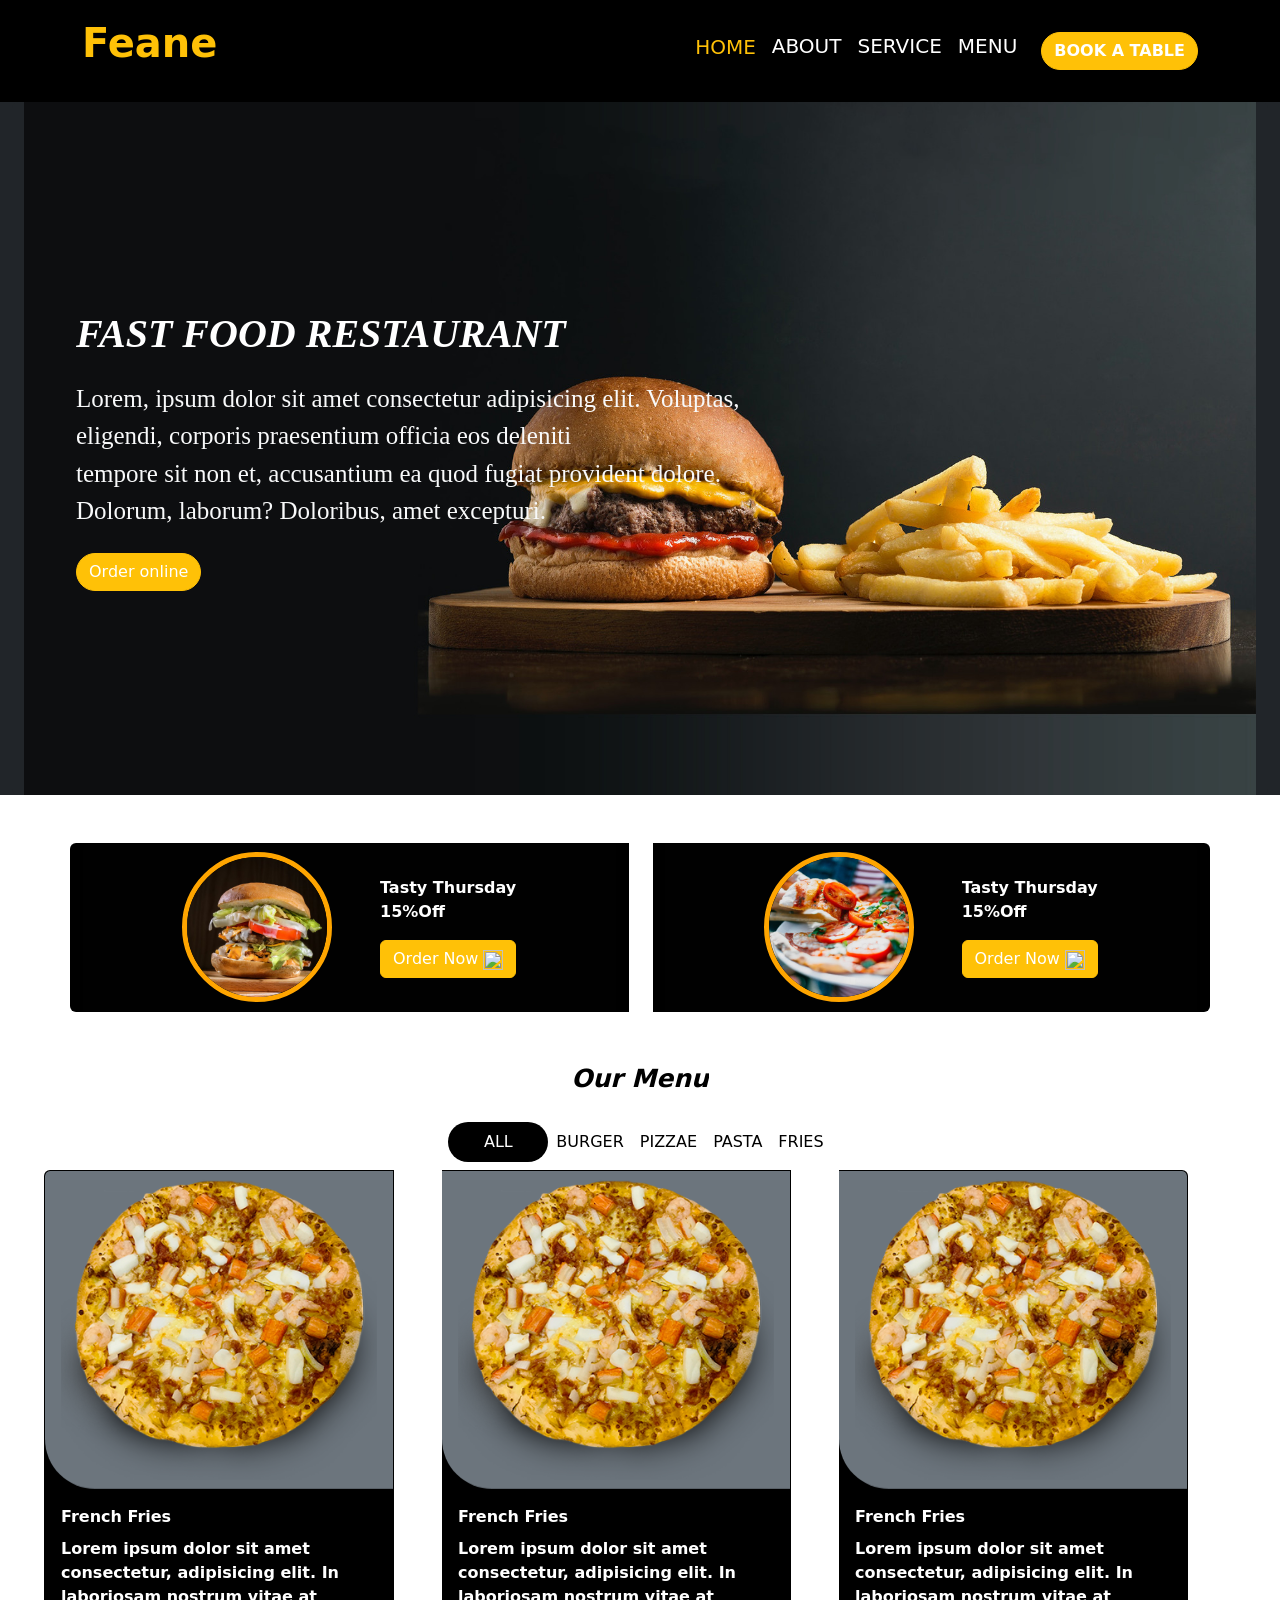
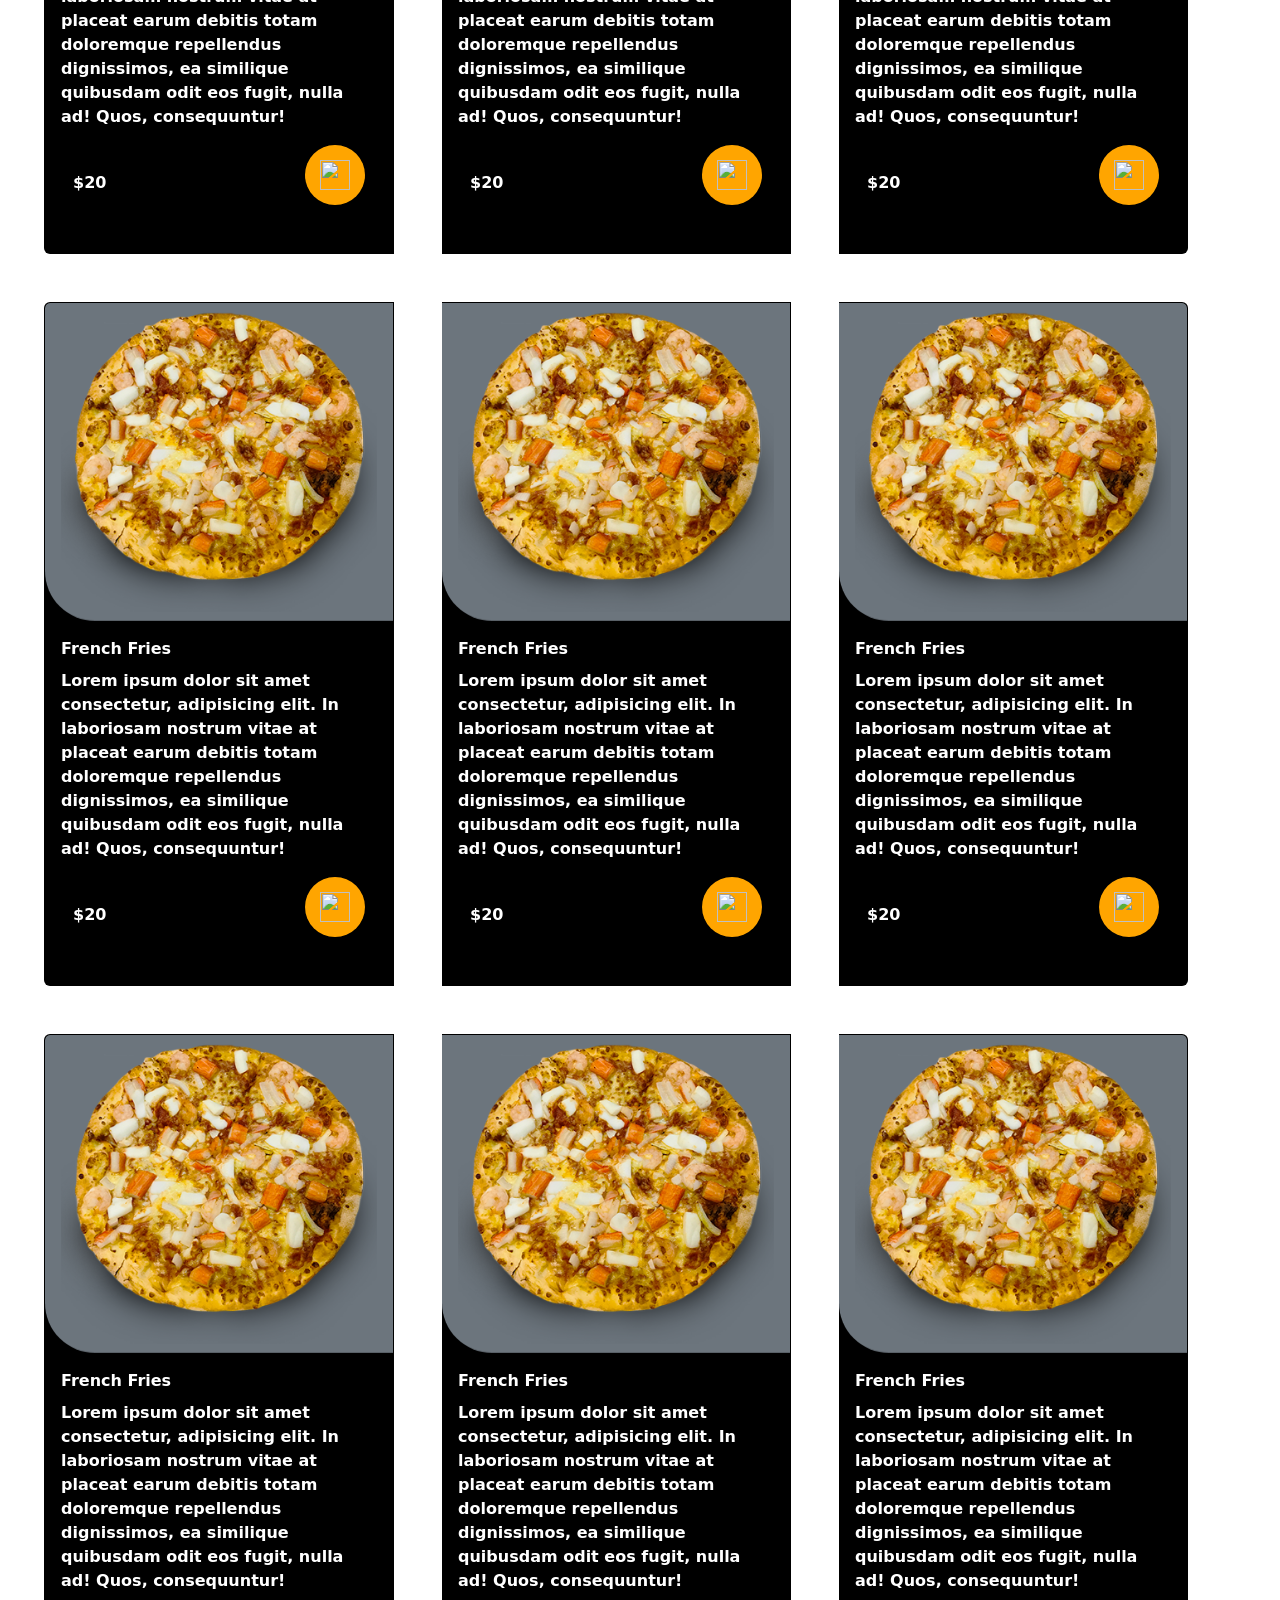
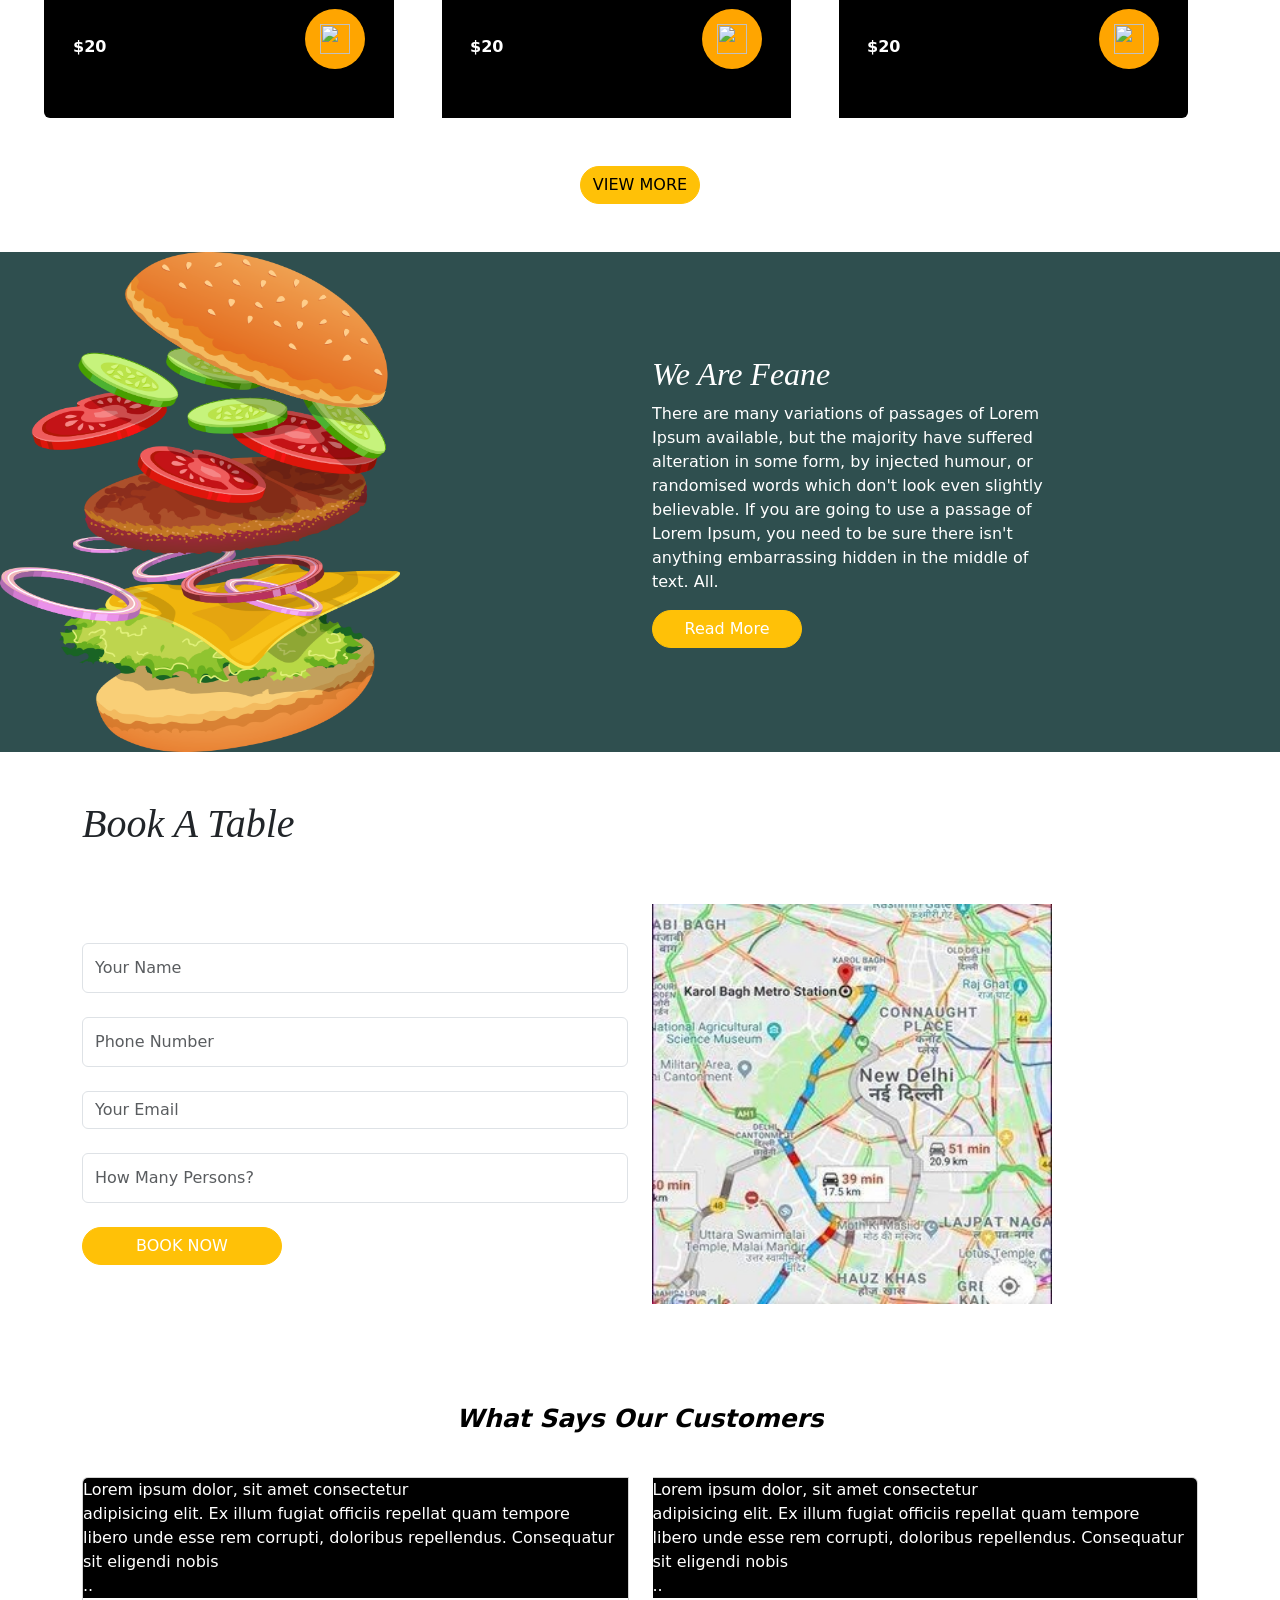
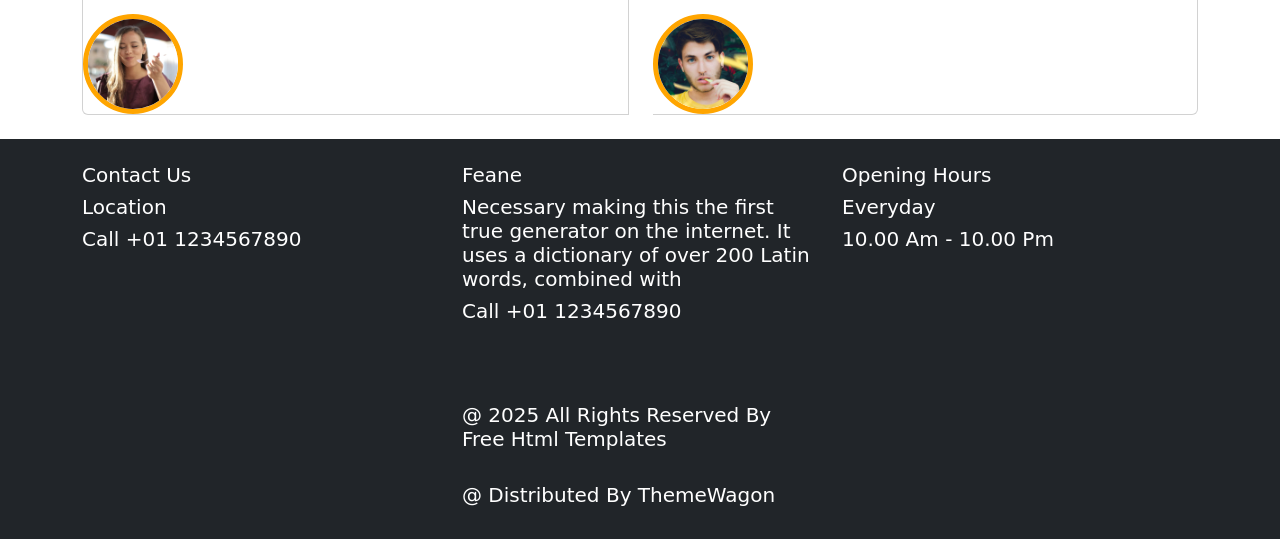
==== index.html @ a70727f0 "Add files via upload" ====
<!DOCTYPE html>
<html lang="en">

<head>
    <meta charset="UTF-8">
    <meta name="viewport" content="width=device-width, initial-scale=1.0">
    <link rel="stylesheet" href="../bootstrap5/bootstrap.min.css">
    <script src="../bootstrap5/bootstrap.bundle.min.js"></script>
    <title>Document</title>
    <style>
        /* .bg{
            background-image: url(../images/hero-bg.jpg);
            width: 100%;
        } */
        .bg {
            background: darkslategray;
        }

        .our {

            font-size: 25px;
            font-style: italic;
        }
    *{
        overflow-x: hidden;
    }
    
    </style>
</head>

<body>
    <!-- navbar -->

    <body>
        <div class="navbar navbar-expand-md navbar-dark bg-black ">
            <div class="container">
                <p class="navbar-brand fw-bold text-warning fs-1">Feane</p>
                <button class="bg-warning navbar-toggler " type="button" data-bs-toggle="collapse" data-bs-target="#menu">
                    <span class="navbar-toggler-icon"></span>
                </button>
                <div class="collapse navbar-collapse justify-content-end" id="menu">
                    <ul class="navbar-nav mb-2 fs-5 text-center">
                        <li class="navbar-item">
                            <h1 class="nav-link text-warning text-uppercase my-1">Home</h1>
                        </li>
                        <li class="navbar-item">
                            <a href="" class="nav-link text-white text-uppercase">About</a>
                        </li>
                        <li class="navbar-item">
                            <a href="" class="nav-link text-white text-uppercase">Service</a>
                        </li>
                        <li class="navbar-item">
                            <a href="" class="nav-link text-white text-uppercase">Menu</a>
                        </li>
                    </ul>
                    <a href="" class="btn btn-warning ms-3 text-white fw-bold rounded-5 text-uppercase">Book a Table</a>
                </div>
            </div>
        </div>

        <!-- carousel -->

        <!-- <div class="carousel slide" id="slide1" data-bs-ride="carousel">
            <div class="carousel-inner">
                <div class="carousel-item active" data-bs-interval="3000">
                    <img src="../images/hero-bg.jpg" class="img-fluid" alt="">
                    
                </div>
                  <div class="carousel-item " data-bs-interval="3000">
                    <img src="../images/hero-bg.jpg" class="img-fluid" alt="">
                    
                </div>
                  <div class="carousel-item" data-bs-interval="3000">
                    <img src="../images/hero-bg.jpg" class="img-fluid" alt="">
                    
                </div>
               
            </div>
            <button class="carousel-control-prev" data-bs-target="#slide1" data-bs-slide="prev">
                <span class="carousel-control-prev-icon rounded-circle bg-black"></span>
                <span class="visually-hidden">previous</span>
            </button>
              <button class="carousel-control-next" data-bs-target="#slide1" data-bs-slide="next">
                <span class="carousel-control-next-icon bg-black"></span>
                <span class="visually-hidden">next</span>
            </button>

            <div class="card-body card-img-overlay ms-5 d-flex align-items-center justify-content-between">
                <div class="card-text col-md-6">
                    <span class="text-white fw-bold fs-1 text-uppercase" style="font-family: 'Times New Roman', Times, serif; font-style: italic;">Fast Food Restuarant</span>
                    <P class="text-white">Lorem ipsum dolor sit amet consectetur adipisicing elit. Reiciendis quaerat animi praesentium. Eveniet error consequuntur debitis unde pariatur. Obcaecati perspiciatis culpa, similique modi incidunt molestiae repudiandae necessitatibus laborum neque pariatur!</P>

                    <button class="btn btn-warning text-white rounded-5">Order Online</button>
                </div>
            </div>
        </div> -->


        <div class="container-fluid bg-dark ">
            <div class="card border-0  container-fluid bg-dark d-flex" >
                <img src="../images1/hero-bg.jpg " class="img-fluid" alt="">
                <div class="card-img-overlay container-fluid d-flex align-items-center">
                    <div class="carousel-slide justify-content d-flex ms-5 " id="demo" data-bs-ride="carousel">
                        <div class="corousel-inner fs-2">
                            <div class="carousel-item active" data-bs-interval="3000">
                                <p class="text-light text-white fw-bold fs-1 text-uppercase"
                                    style="font-family: 'Times New Roman', Times, serif; font-style: italic;">Fast food
                                    restaurant</p>
                                <p class="text-light"
                                    style="font-size: 25px; font-family: 'Times New Roman', Times, serif;">Lorem, ipsum
                                    dolor sit amet consectetur adipisicing elit. Voluptas, <br> eligendi, corporis
                                    praesentium officia eos deleniti <br> tempore sit non et, accusantium ea quod fugiat
                                    provident dolore. <br> Dolorum, laborum? Doloribus, amet excepturi.</p>
                                <button type="button" class="btn btn-warning text-white rounded-5">Order online</button>
                            </div>

                            <div class="carousel-item " data-bs-interval="3000">
                                <p class="text-light text-white fw-bold fs-1 text-uppercase"
                                    style="font-family: 'Times New Roman', Times, serif; font-style: italic;">Fast food
                                    restaurant</p>
                                <p class="text-light"
                                    style="font-size: 25px; font-family: 'Times New Roman', Times, serif;">Lorem, ipsum
                                    dolor sit amet consectetur adipisicing elit. Voluptas, <br> eligendi, corporis
                                    praesentium officia eos deleniti <br> tempore sit non et, accusantium ea quod fugiat
                                    provident dolore. <br> Dolorum, laborum? Doloribus, amet excepturi.</p>
                                <button type="button" class="btn btn-warning rounded-5 text-white">Order online</button>
                            </div>


                            <div class="carousel-item " data-bs-interval="3000">
                                <p class="text-light text-white fw-bold fs-1 text-uppercase"
                                    style="font-family: 'Times New Roman', Times, serif; font-style: italic;">Fast food
                                    restaurant</p>
                                <p class="text-light"
                                    style="font-size: 25px; font-family: 'Times New Roman', Times, serif;">Lorem, ipsum
                                    dolor sit amet consectetur adipisicing elit. Voluptas, <br> eligendi, corporis
                                    praesentium officia eos deleniti <br> tempore sit non et, accusantium ea quod fugiat
                                    provident dolore. <br> Dolorum, laborum? Doloribus, amet excepturi.</p>
                                <button type="button" class="btn btn-warning rounded-5 text-white">Order online</button>
                            </div>

                        </div>
                    </div>
                </div>
            </div>
        </div>
        <!-- card -->

        <div class="container my-5">
            <div class="card-group row ">
                <div class=" card col-md-5 bg-black text-white me-4">
                    <div class="card1 card-header d-flex justify-content-center align-items-center">
                        <img src="../images1/o1.jpg" class="rounded-circle" style="border: 5px solid orange;"
                            height="150" alt=""><span>
                            <p class="fw-bold text-capitalize justify-content-between align-items-center d-flex ms-5">
                                tasty thursday <br> 15%off </p><button class="btn btn-warning text-white ms-5">Order Now
                                <img src="../images1/image-removebg-preview (20).png" height="20" width="20" alt="">
                            </button>
                        </span>


                    </div>

                </div>

                <div class=" card col-md-5 bg-black text-white ">
                    <div class="card1 card-header d-flex justify-content-center align-items-center">
                        <img src="../images1/o2.jpg" class="rounded-circle" style="border: 5px solid orange;"
                            height="150" alt=""><span>
                            <p class="fw-bold text-capitalize justify-content-center align-items-center d-flex ms-5">
                                tasty thursday <br> 15%off </p><button class="btn btn-warning text-white ms-5">Order Now
                                <img src="../images1/image-removebg-preview (20).png" height="20" width="20" alt="">
                            </button>
                        </span>

                    </div>

                </div>

            </div>
        </div>




        <!-- our menu -->
        <div class="d-flex justify-content-center  align-items-center text-black container">
            <div class=" row">
                <div class="col-md-12 text-center">
                    <p class="our fw-bold text-capitalize">our menu</p>


                </div>
            </div>
        </div>


        <!-- NAVBAR2 -->
        <div class="navbar navbar-expand-md navbar-dark justify-content-cente  ">
            <div class="container justify-content-center">
                <ul class="navbar-nav ">
                    <li class="navbar-item">
                        <a href="" class="nav-link text-white bg-black rounded-5 text-uppercase text-center "
                            style="width: 100px;">all</a>
                    </li>
                    <li class="navbar-item">
                        <a href="" class="nav-link text-black text-uppercase text-center">burger</a>
                    </li>
                    <li class="navbar-item">
                        <a href="" class="nav-link text-black text-uppercase text-center">pizzae</a>
                    </li>
                    <li class="navbar-item">
                        <a href="" class="nav-link text-black text-uppercase text-center">pasta</a>
                    </li>
                    <li class="navbar-item">
                        <a href="" class="nav-link text-black text-uppercase text-center">fries</a>
                    </li>
                </ul>


            </div>
        </div>





        <!-- card group -->

<div class="container-fluid  d-flex justify-content-around mb-5" style="width: 95%;">
   <div class="card-group">
    <div class="card bg-black me-5">
        <div class="card-header d-flex justify-content-center align-items-center bg-secondary" style="border-bottom-left-radius: 50px;">
            <img src="../images1/f1.png" alt="" style="border-radius: 40px;">
        </div>
        <div class="card-body bg-black fw-bold text-white">
            <p class="card-title">French Fries</p>
            <p class="card-text">Lorem ipsum dolor sit amet consectetur, adipisicing elit. In laboriosam nostrum vitae at placeat earum debitis totam doloremque repellendus dignissimos, ea similique quibusdam odit eos fugit, nulla ad! Quos, consequuntur!

                <div class="container align-items-center justify-content-around mt-2">
                    <span class="p3 d-flex align-items-center justify-content-between">$20
                        <p style="border-radius: 100%; background-color: orange; width: 60px; height: 60px;" class="d-flex align-items-center justify-content-center">
                            <img src="../images1/image-removebg-preview (20).png" alt="" style="width: 30px; height: 30px; color: white;">
                        </p>
                    </span>
                </div>
            </p>
        </div>
    </div>

    <div class="card bg-black me-5">
        <div class="card-header d-flex justify-content-center align-items-center bg-secondary" style="border-bottom-left-radius: 50px;">
            <img src="../images1/f1.png" class="" alt="" style="border-radius: 40px;">
        </div>
        <div class="card-body bg-black fw-bold text-white">
            <p class="card-title">French Fries</p>
            <p class="card-text">Lorem ipsum dolor sit amet consectetur, adipisicing elit. In laboriosam nostrum vitae at placeat earum debitis totam doloremque repellendus dignissimos, ea similique quibusdam odit eos fugit, nulla ad! Quos, consequuntur!

                <div class="container align-items-center justify-content-around mt-2">
                    <span class="p3 d-flex align-items-center justify-content-between">$20
                        <p style="border-radius: 100%; background-color: orange; width: 60px; height: 60px;" class="d-flex align-items-center justify-content-center">
                            <img src="../images1/image-removebg-preview (20).png" alt="" style="width: 30px; height: 30px; color: white;">
                        </p>
                    </span>
                </div>
            </p>
        </div>
    </div>

    <div class="card bg-black me-5">
        <div class="card-header d-flex justify-content-center align-items-center bg-secondary" style="border-bottom-left-radius: 50px;">
            <img src="../images1/f1.png" alt="" style="border-radius: 40px;">
        </div>
        <div class="card-body bg-black fw-bold text-white">
            <p class="card-title">French Fries</p>
            <p class="card-text">Lorem ipsum dolor sit amet consectetur, adipisicing elit. In laboriosam nostrum vitae at placeat earum debitis totam doloremque repellendus dignissimos, ea similique quibusdam odit eos fugit, nulla ad! Quos, consequuntur!

                <div class="container align-items-center justify-content-around mt-2">
                    <span class="p3 d-flex align-items-center justify-content-between">$20
                        <p style="border-radius: 100%; background-color: orange; width: 60px; height: 60px;" class="d-flex align-items-center justify-content-center">
                            <img src="../images1/image-removebg-preview (20).png" alt="" style="width: 30px; height: 30px; color: white;">
                        </p>
                    </span>
                </div>
            </p>
        </div>
    </div>
    </div>
    </div>

       
<div class="container-fluid  d-flex justify-content-around mb-5" style="width: 95%;">
   <div class="card-group">
    <div class="card bg-black me-5">
        <div class="card-header d-flex justify-content-center align-items-center bg-secondary" style="border-bottom-left-radius: 50px;">
            <img src="../images1/f1.png" alt="" style="border-radius: 40px;">
        </div>
        <div class="card-body bg-black fw-bold text-white">
            <p class="card-title">French Fries</p>
            <p class="card-text">Lorem ipsum dolor sit amet consectetur, adipisicing elit. In laboriosam nostrum vitae at placeat earum debitis totam doloremque repellendus dignissimos, ea similique quibusdam odit eos fugit, nulla ad! Quos, consequuntur!

                <div class="container align-items-center justify-content-around mt-2">
                    <span class="p3 d-flex align-items-center justify-content-between">$20
                        <p style="border-radius: 100%; background-color: orange; width: 60px; height: 60px;" class="d-flex align-items-center justify-content-center">
                            <img src="../images1/image-removebg-preview (20).png" alt="" style="width: 30px; height: 30px; color: white;">
                        </p>
                    </span>
                </div>
            </p>
        </div>
    </div>

    <div class="card bg-black me-5">
        <div class="card-header d-flex justify-content-center align-items-center bg-secondary" style="border-bottom-left-radius: 50px;">
            <img src="../images1/f1.png" alt="" style="border-radius: 40px;">
        </div>
        <div class="card-body bg-black fw-bold text-white">
            <p class="card-title">French Fries</p>
            <p class="card-text">Lorem ipsum dolor sit amet consectetur, adipisicing elit. In laboriosam nostrum vitae at placeat earum debitis totam doloremque repellendus dignissimos, ea similique quibusdam odit eos fugit, nulla ad! Quos, consequuntur!

                <div class="container align-items-center justify-content-around mt-2">
                    <span class="p3 d-flex align-items-center justify-content-between">$20
                        <p style="border-radius: 100%; background-color: orange; width: 60px; height: 60px;" class="d-flex align-items-center justify-content-center">
                            <img src="../images1/image-removebg-preview (20).png" alt="" style="width: 30px; height: 30px; color: white;">
                        </p>
                    </span>
                </div>
            </p>
        </div>
    </div>

    <div class="card bg-black me-5">
        <div class="card-header d-flex justify-content-center align-items-center bg-secondary" style="border-bottom-left-radius: 50px;">
            <img src="../images1/f1.png" alt="" style="border-radius: 40px;">
        </div>
        <div class="card-body bg-black fw-bold text-white">
            <p class="card-title">French Fries</p>
            <p class="card-text">Lorem ipsum dolor sit amet consectetur, adipisicing elit. In laboriosam nostrum vitae at placeat earum debitis totam doloremque repellendus dignissimos, ea similique quibusdam odit eos fugit, nulla ad! Quos, consequuntur!

                <div class="container align-items-center justify-content-around mt-2">
                    <span class="p3 d-flex align-items-center justify-content-between">$20
                        <p style="border-radius: 100%; background-color: orange; width: 60px; height: 60px;" class="d-flex align-items-center justify-content-center">
                            <img src="../images1/image-removebg-preview (20).png" alt="" style="width: 30px; height: 30px; color: white;">
                        </p>
                    </span>
                </div>
            </p>
        </div>
    </div>
    </div>
    </div>


 <div class="container-fluid  d-flex justify-content-around mb-5" style="width: 95%;">
   <div class="card-group">
    <div class="card bg-black me-5">
        <div class="card-header d-flex justify-content-center align-items-center bg-secondary" style="border-bottom-left-radius: 50px;">
            <img src="../images1/f1.png" alt="" style="border-radius: 40px;">
        </div>
        <div class="card-body bg-black fw-bold text-white">
            <p class="card-title">French Fries</p>
            <p class="card-text">Lorem ipsum dolor sit amet consectetur, adipisicing elit. In laboriosam nostrum vitae at placeat earum debitis totam doloremque repellendus dignissimos, ea similique quibusdam odit eos fugit, nulla ad! Quos, consequuntur!

                <div class="container align-items-center justify-content-around mt-2">
                    <span class="p3 d-flex align-items-center justify-content-between">$20
                        <p style="border-radius: 100%; background-color: orange; width: 60px; height: 60px;" class="d-flex align-items-center justify-content-center">
                            <img src="../images1/image-removebg-preview (20).png" alt="" style="width: 30px; height: 30px; color: white;">
                        </p>
                    </span>
                </div>
            </p>
        </div>
    </div>

    <div class="card bg-black me-5">
        <div class="card-header d-flex justify-content-center align-items-center bg-secondary" style="border-bottom-left-radius: 50px;">
            <img src="../images1/f1.png" alt="" style="border-radius: 40px;">
        </div>
        <div class="card-body bg-black fw-bold text-white">
            <p class="card-title">French Fries</p>
            <p class="card-text">Lorem ipsum dolor sit amet consectetur, adipisicing elit. In laboriosam nostrum vitae at placeat earum debitis totam doloremque repellendus dignissimos, ea similique quibusdam odit eos fugit, nulla ad! Quos, consequuntur!

                <div class="container align-items-center justify-content-around mt-2">
                    <span class="p3 d-flex align-items-center justify-content-between">$20
                        <p style="border-radius: 100%; background-color: orange; width: 60px; height: 60px;" class="d-flex align-items-center justify-content-center">
                            <img src="../images1/image-removebg-preview (20).png" alt="" style="width: 30px; height: 30px; color: white;">
                        </p>
                    </span>
                </div>
            </p>
        </div>
    </div>

    <div class="card bg-black me-5">
        <div class="card-header d-flex justify-content-center align-items-center bg-secondary" style="border-bottom-left-radius: 50px;">
            <img src="../images1/f1.png" alt="" style="border-radius: 40px;">
        </div>
        <div class="card-body bg-black fw-bold text-white">
            <p class="card-title">French Fries</p>
            <p class="card-text">Lorem ipsum dolor sit amet consectetur, adipisicing elit. In laboriosam nostrum vitae at placeat earum debitis totam doloremque repellendus dignissimos, ea similique quibusdam odit eos fugit, nulla ad! Quos, consequuntur!

                <div class="container align-items-center justify-content-around mt-2">
                    <span class="p3 d-flex align-items-center justify-content-between">$20
                        <p style="border-radius: 100%; background-color: orange; width: 60px; height: 60px;" class="d-flex align-items-center justify-content-center">
                            <img src="../images1/image-removebg-preview (20).png" alt="" style="width: 30px; height: 30px; color: white;">
                        </p>
                    </span>
                </div>
            </p>
        </div>
    </div>
    </div>
    </div>



        <!-- Learn More Button -->
        <div class="d-flex justify-content-center  align-items-center text-black container">
            <div class=" row">
                <div class="col-md-12 text-center">
                    <button class="btn btn-warning text-uppercase rounded-5">view more</button>
                </div>
            </div>
        </div>

        <!-- We Are Feane Section -->
        <div class=" my-5 bg ">
            <div class="row align-items-center ">
                <div class="col-md-6">
                    <img src="../images1/about-img.png" height="500" width="400" alt="">
                </div>


                <div class="col-md-5 ">
                    <h2 class="text-white"
                        style="font-family: Georgia, 'Times New Roman', Times, serif; font-style: italic;">We Are Feane
                    </h2>
                    <p class="text-white">There are many variations of passages of Lorem <br>
                        Ipsum available, but the majority have suffered <br>
                        alteration in some form, by injected humour, or <br>
                        randomised words which don't look even slightly <br>
                        believable. If you are going to use a passage of <br>
                        Lorem Ipsum, you need to be sure there isn't <br>
                        anything embarrassing hidden in the middle of <br>
                        text. All.</p>
                    <button class="btn btn-warning rounded-5 text-white" style="width: 150px;">Read More</button>
                </div>
            </div>
        </div>

        <!-- Form and Map -->

        <div class="container my-5  ">
            <div class="row align-items-center ">
                <h1 style="font-family: 'Times New Roman', Times, serif; font-style: italic;">Book A Table</h1>

                <div class="col-md-6">
                    <input type="text" class="form-control mb-4" style="height: 50px;" placeholder="Your Name">
                    <input type="text" class="form-control mb-4" style="height: 50px;" placeholder="Phone Number">
                    <input type="text" class="form-control mb-4" style="height: 50x;" placeholder="Your Email">
                    <input type="text" class="form-control mb-4" style="height: 50px;" placeholder="How Many Persons?">
                    <button class="btn btn-warning rounded-5 text-white" style="width: 200px;">BOOK NOW</button>
                </div>


                <div class="col-md-6 my-5">
                    <img src="../images1/map.JPG " width="400" height="400" alt="">
                </div>
            </div>
        </div>

        <!-- What says our customers -->

        <div class="d-flex justify-content-center  align-items-center text-black container">
            <div class=" row">
                <div class="col-md-12 text-center">
                    <p class="our fw-bold text-capitalize">What Says Our Customers</p>
                </div>
            </div>
        </div>


        <div class="container my-4">
            <div class="card-group">
                <div class="card me-4">
                    <p class="card-text bg-black text-white">Lorem ipsum dolor, sit amet consectetur <br> adipisicing
                        elit. Ex illum fugiat officiis repellat quam tempore <br> libero unde esse rem corrupti,
                        doloribus repellendus. Consequatur sit eligendi nobis <br>..</p>
                    <img src="../images1/client1.jpg" class="img-fluid"
                        style="border: 5px solid orange; border-radius: 60px 60px 60px 60px;" height="100" width="100"
                        alt="">
                </div>

                <div class="card ">
                    <p class="card-text bg-black text-white">Lorem ipsum dolor, sit amet consectetur <br> adipisicing
                        elit. Ex illum fugiat officiis repellat quam tempore <br> libero unde esse rem corrupti,
                        doloribus repellendus. Consequatur sit eligendi nobis <br>..</p>
                    <img src="../images1/client2.jpg" class="img-fluid"
                        style="border: 5px solid orange; border-radius: 60px 60px 60px 60px;" height="100" width="100"
                        alt="">
                </div>
            </div>
        </div>

        <!-- Footer -->
        <footer class="bg-dark text-white py-4 mt-auto" >
            <div class="container ">
                <div class="row text-center text-md-start">
                    <div class="col-md-4 mb-3 ">
                        <h5 style="overflow-y: hidden;">Contact Us</h5>
                        <H5 style="overflow-y: hidden;">Location</H5>
                        <h5 style="overflow-y: hidden;">Call +01 1234567890</h5>
                    </div>
                    <div class="col-md-4 mb-3 mb-md-0">
                        <h5 style="overflow-y: hidden;">Feane</h5>
                        <H5 style="overflow-y: hidden;">Necessary making this the first true generator on
                            the internet. It uses a dictionary of over 200 Latin
                            words, combined with </H5>
                        <h5 style="overflow-y: hidden;">Call +01 1234567890</h5>
                        <br>
                        <br>
                        <br>
                        <h5 style="overflow-y: hidden;">@ 2025 All Rights Reserved By Free Html Templates</h5>
                        <br>
                        <h5 style="overflow-y: hidden;">@ Distributed By ThemeWagon</h5>
                    </div>
                    <div class="col-md-4 mb-3 mb-md-0">
                        <h5 style="overflow-y: hidden;">Opening Hours</h5>
                        <H5 style="overflow-y: hidden;">Everyday </H5>
                        <h5 style="overflow-y: hidden;">10.00 Am - 10.00 Pm</h5>
                    </div>
                </div>
            </div>
        </footer>

    </body>

       <!-- <div class="container my-5">
        <div class="card jusify content-around align-items d-flex border-0">
            <div class="col-md-5">
                <img src="../images/extra_1.jpg" alt="">
            </div>
            <div class="col-md-5">
                <img src="../images/extra_2.jpg" alt="">
            </div>
        </div>
       </div>

</html> -->
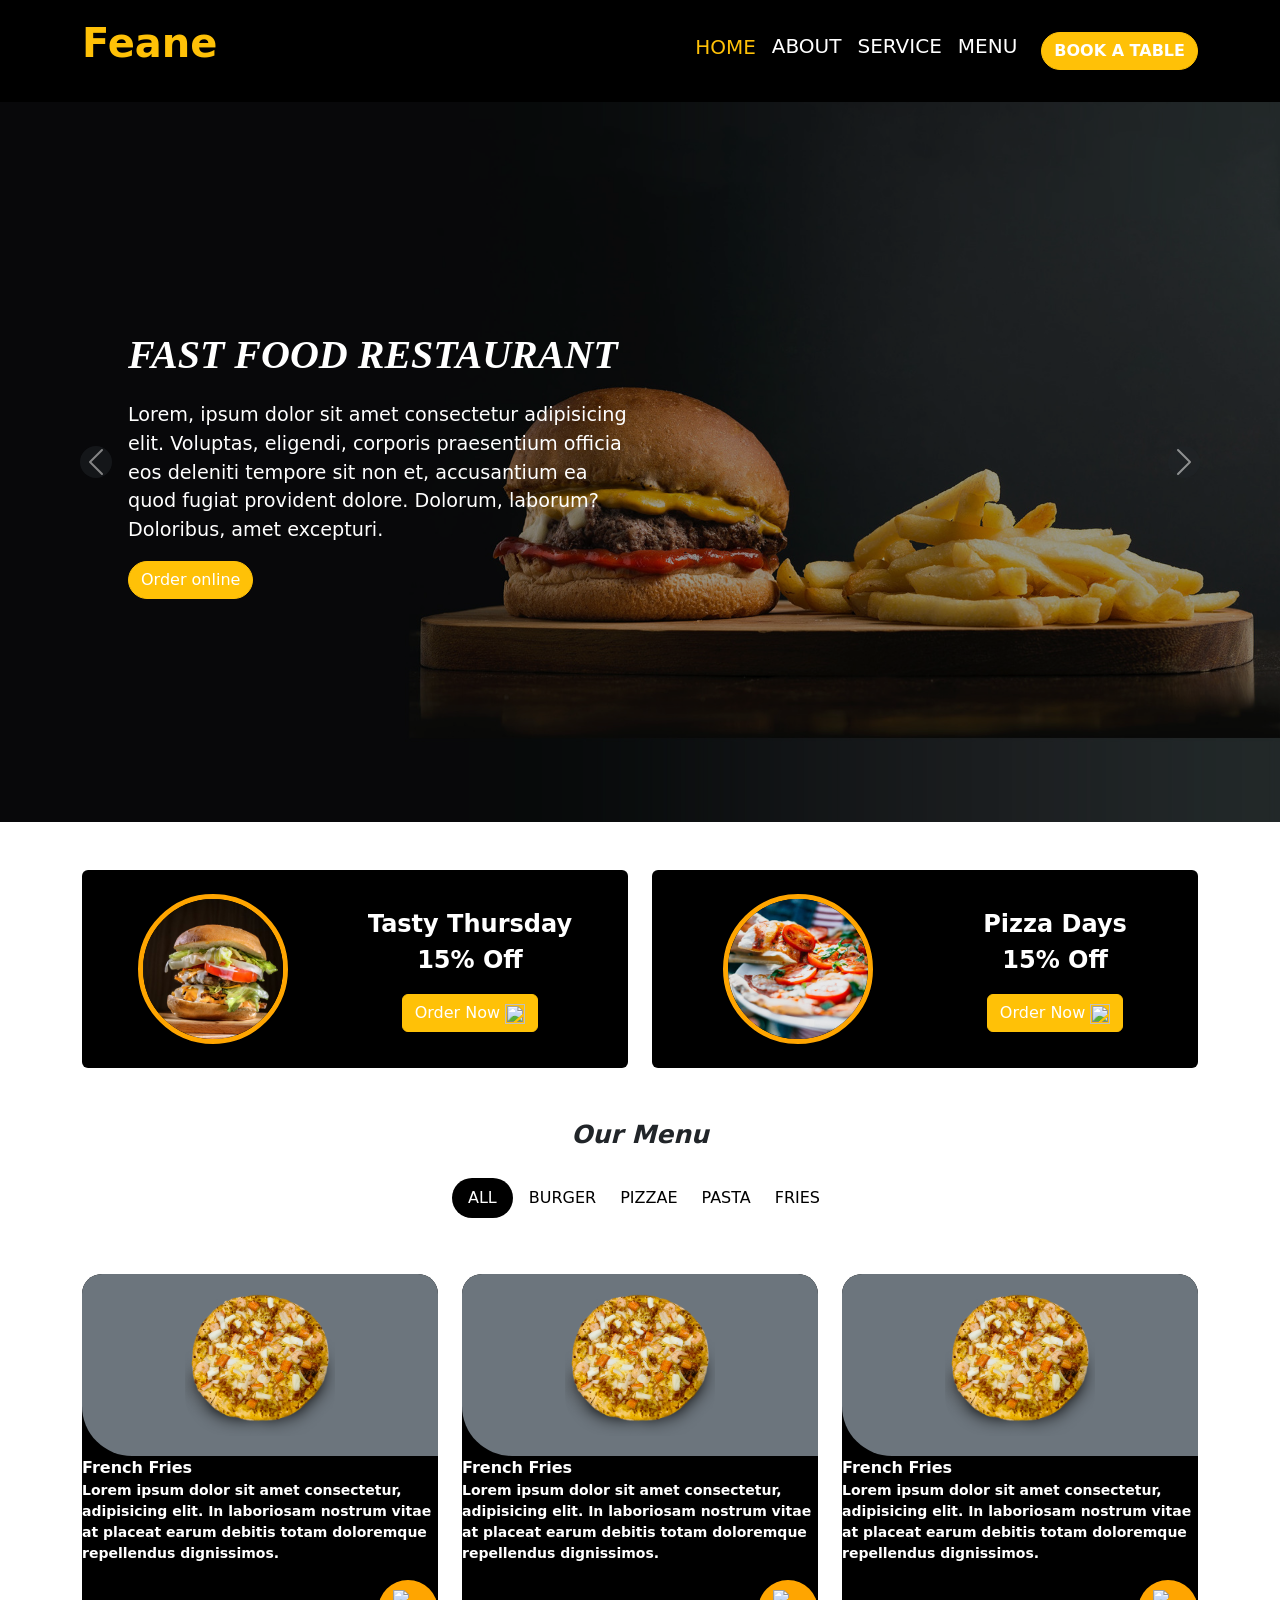
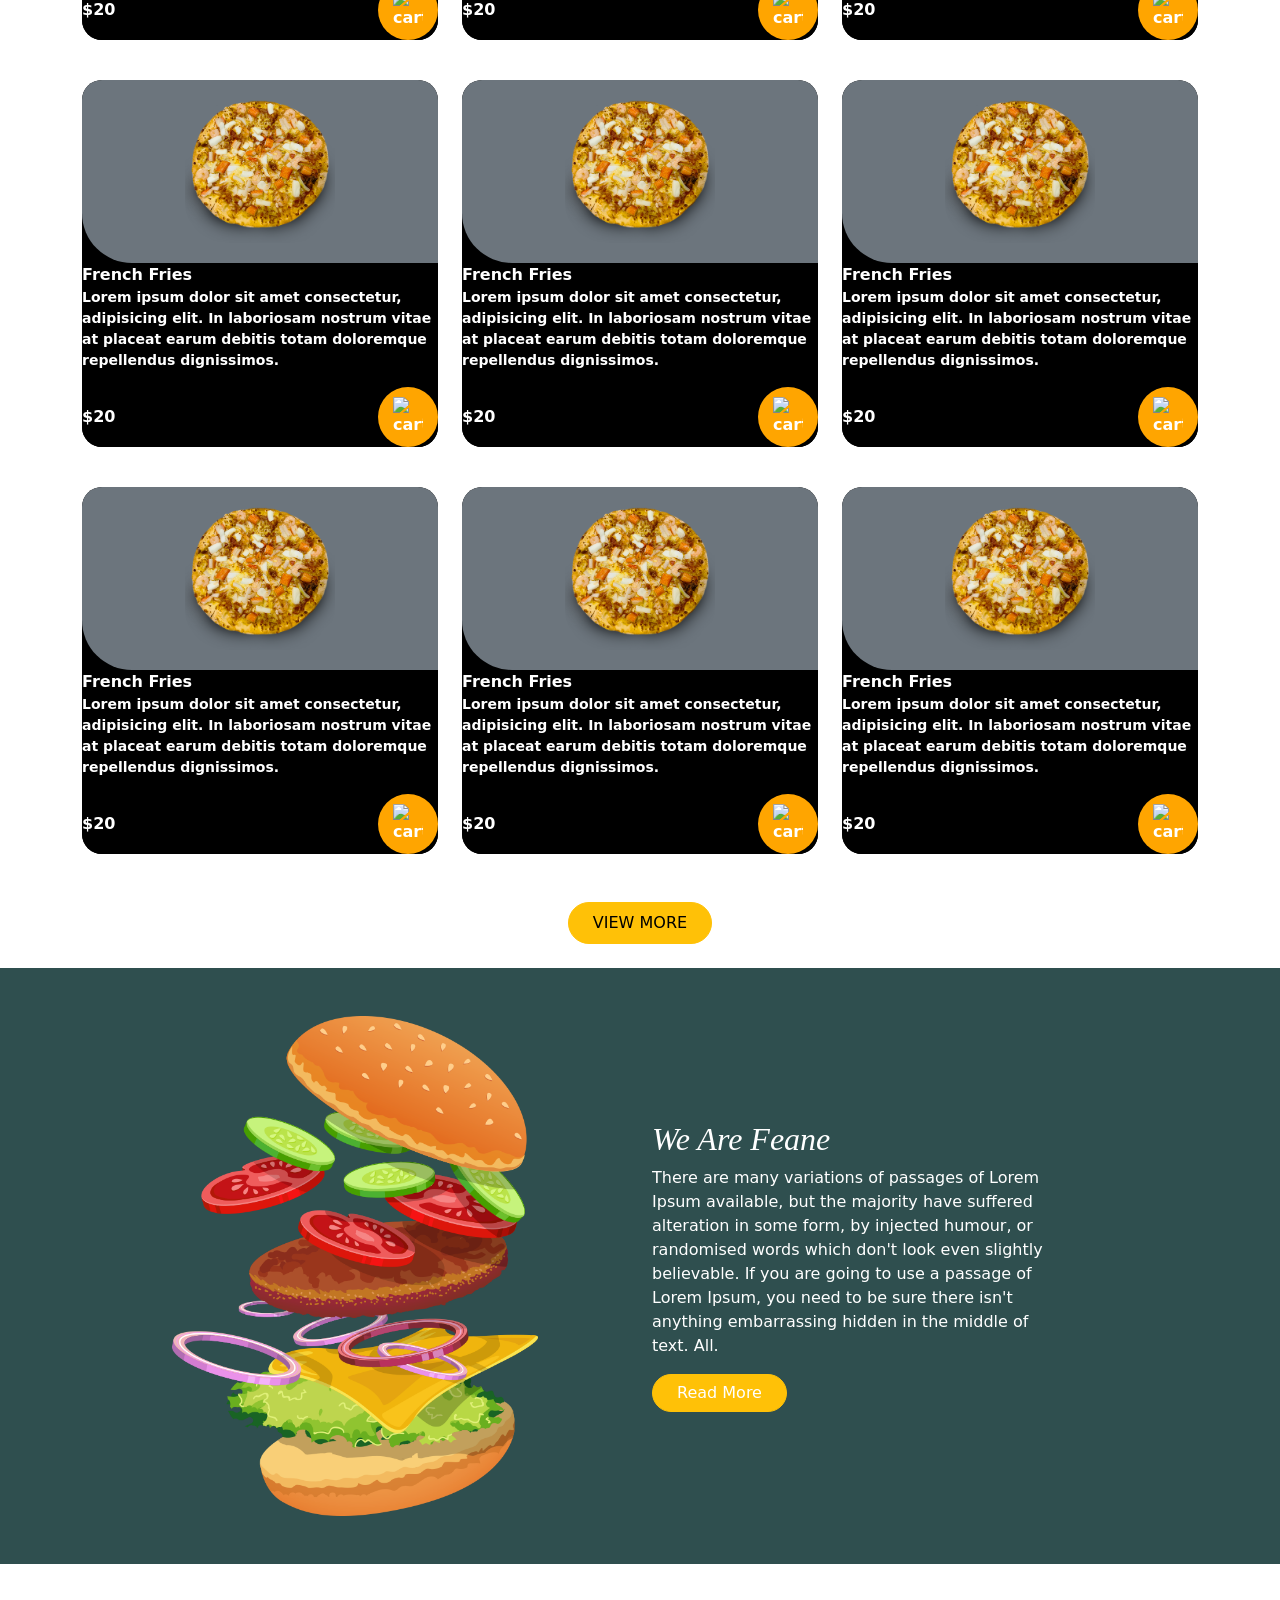
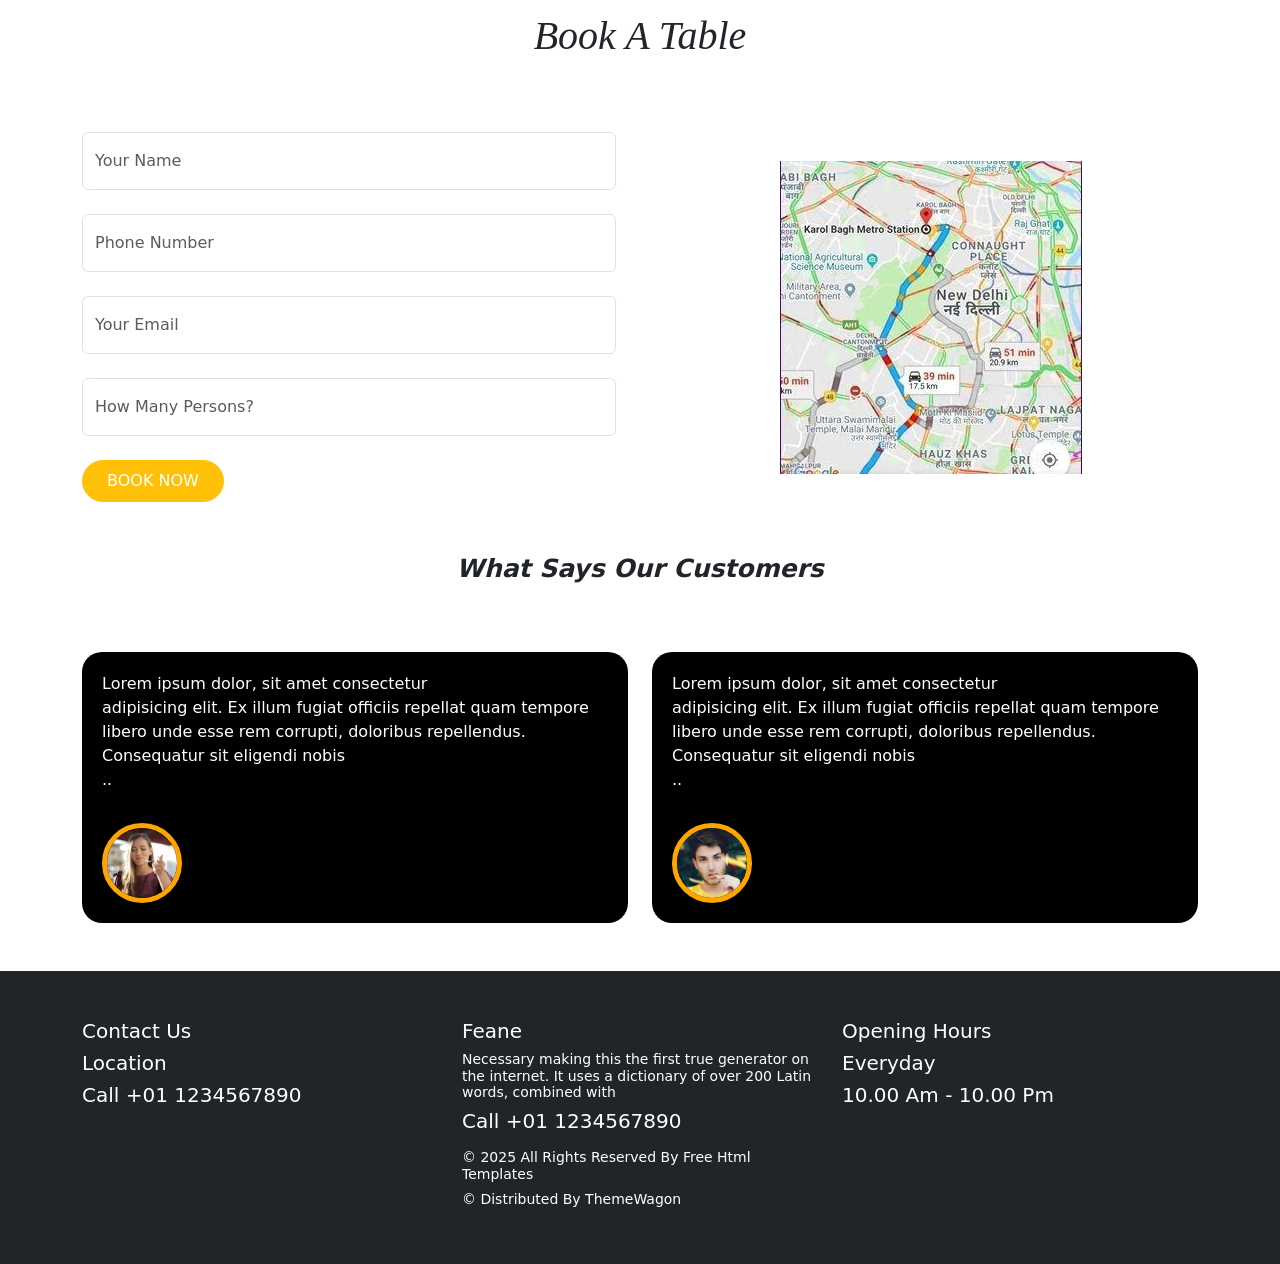
==== commit e06aebd8: "Add files via upload" ====
--- a/index.html
+++ b/index.html
@@ -3,438 +3,389 @@
 
 <head>
     <meta charset="UTF-8">
-    <meta name="viewport" content="width=device-width, initial-scale=1.0">
-    <link rel="stylesheet" href="../bootstrap5/bootstrap.min.css">
-    <script src="../bootstrap5/bootstrap.bundle.min.js"></script>
-    <title>Document</title>
+    <meta name="viewport" content="width=device-width, initial-scale=1.0, user-scalable=yes">
+    <!-- Bootstrap 5 CSS + JS Bundle (CDN for reliability) -->
+    <link href="https://cdn.jsdelivr.net/npm/bootstrap@5.3.0-alpha1/dist/css/bootstrap.min.css" rel="stylesheet">
+    <script src="https://cdn.jsdelivr.net/npm/bootstrap@5.3.0-alpha1/dist/js/bootstrap.bundle.min.js"></script>
+    <title>Feane - Fast Food Restaurant</title>
     <style>
-        /* .bg{
-            background-image: url(../images/hero-bg.jpg);
-            width: 100%;
-        } */
+        /* Preserve original styling – no structural changes */
+        * {
+            overflow-x: hidden;
+        }
         .bg {
             background: darkslategray;
         }
-
         .our {
-
             font-size: 25px;
             font-style: italic;
         }
-    *{
-        overflow-x: hidden;
-    }
-    
+        /* Responsive image fix */
+        img {
+            max-width: 100%;
+            height: auto;
+        }
+        /* Custom card style for menu items */
+        .food-card {
+            background-color: #000;
+            border-radius: 20px;
+            overflow: hidden;
+            transition: 0.2s;
+        }
+        .food-card .card-header {
+            background-color: #6c757d;
+            border-bottom-left-radius: 50px;
+            padding: 20px;
+        }
+        .food-card .card-body {
+            background-color: #000;
+            color: white;
+            font-weight: bold;
+        }
+        .cart-circle {
+            border-radius: 100%;
+            background-color: orange;
+            width: 60px;
+            height: 60px;
+            display: flex;
+            align-items: center;
+            justify-content: center;
+        }
+        .testimonial-card {
+            background-color: #000;
+            color: white;
+            padding: 20px;
+            border-radius: 20px;
+            height: 100%;
+        }
+        .testimonial-card img {
+            border: 5px solid orange;
+            border-radius: 60px;
+            width: 80px;
+            height: 80px;
+            object-fit: cover;
+            margin-top: 15px;
+        }
+        /* Responsive adjustments */
+        @media (max-width: 768px) {
+            .our {
+                font-size: 20px;
+            }
+            .food-card .card-header img {
+                max-width: 120px;
+            }
+        }
     </style>
 </head>
 
 <body>
-    <!-- navbar -->
-
-    <body>
-        <div class="navbar navbar-expand-md navbar-dark bg-black ">
-            <div class="container">
-                <p class="navbar-brand fw-bold text-warning fs-1">Feane</p>
-                <button class="bg-warning navbar-toggler " type="button" data-bs-toggle="collapse" data-bs-target="#menu">
-                    <span class="navbar-toggler-icon"></span>
-                </button>
-                <div class="collapse navbar-collapse justify-content-end" id="menu">
-                    <ul class="navbar-nav mb-2 fs-5 text-center">
-                        <li class="navbar-item">
-                            <h1 class="nav-link text-warning text-uppercase my-1">Home</h1>
-                        </li>
-                        <li class="navbar-item">
-                            <a href="" class="nav-link text-white text-uppercase">About</a>
-                        </li>
-                        <li class="navbar-item">
-                            <a href="" class="nav-link text-white text-uppercase">Service</a>
-                        </li>
-                        <li class="navbar-item">
-                            <a href="" class="nav-link text-white text-uppercase">Menu</a>
-                        </li>
-                    </ul>
-                    <a href="" class="btn btn-warning ms-3 text-white fw-bold rounded-5 text-uppercase">Book a Table</a>
-                </div>
-            </div>
-        </div>
-
-        <!-- carousel -->
-
-        <!-- <div class="carousel slide" id="slide1" data-bs-ride="carousel">
-            <div class="carousel-inner">
-                <div class="carousel-item active" data-bs-interval="3000">
-                    <img src="../images/hero-bg.jpg" class="img-fluid" alt="">
-                    
-                </div>
-                  <div class="carousel-item " data-bs-interval="3000">
-                    <img src="../images/hero-bg.jpg" class="img-fluid" alt="">
-                    
-                </div>
-                  <div class="carousel-item" data-bs-interval="3000">
-                    <img src="../images/hero-bg.jpg" class="img-fluid" alt="">
-                    
-                </div>
-               
-            </div>
-            <button class="carousel-control-prev" data-bs-target="#slide1" data-bs-slide="prev">
-                <span class="carousel-control-prev-icon rounded-circle bg-black"></span>
-                <span class="visually-hidden">previous</span>
+    <!-- ========== NAVBAR (Bootstrap responsive) ========== -->
+    <div class="navbar navbar-expand-md navbar-dark bg-black">
+        <div class="container">
+            <p class="navbar-brand fw-bold text-warning fs-1">Feane</p>
+            <button class="bg-warning navbar-toggler" type="button" data-bs-toggle="collapse" data-bs-target="#menu">
+                <span class="navbar-toggler-icon"></span>
             </button>
-              <button class="carousel-control-next" data-bs-target="#slide1" data-bs-slide="next">
-                <span class="carousel-control-next-icon bg-black"></span>
-                <span class="visually-hidden">next</span>
-            </button>
-
-            <div class="card-body card-img-overlay ms-5 d-flex align-items-center justify-content-between">
-                <div class="card-text col-md-6">
-                    <span class="text-white fw-bold fs-1 text-uppercase" style="font-family: 'Times New Roman', Times, serif; font-style: italic;">Fast Food Restuarant</span>
-                    <P class="text-white">Lorem ipsum dolor sit amet consectetur adipisicing elit. Reiciendis quaerat animi praesentium. Eveniet error consequuntur debitis unde pariatur. Obcaecati perspiciatis culpa, similique modi incidunt molestiae repudiandae necessitatibus laborum neque pariatur!</P>
-
-                    <button class="btn btn-warning text-white rounded-5">Order Online</button>
-                </div>
-            </div>
-        </div> -->
-
-
-        <div class="container-fluid bg-dark ">
-            <div class="card border-0  container-fluid bg-dark d-flex" >
-                <img src="../images1/hero-bg.jpg " class="img-fluid" alt="">
-                <div class="card-img-overlay container-fluid d-flex align-items-center">
-                    <div class="carousel-slide justify-content d-flex ms-5 " id="demo" data-bs-ride="carousel">
-                        <div class="corousel-inner fs-2">
-                            <div class="carousel-item active" data-bs-interval="3000">
-                                <p class="text-light text-white fw-bold fs-1 text-uppercase"
-                                    style="font-family: 'Times New Roman', Times, serif; font-style: italic;">Fast food
-                                    restaurant</p>
-                                <p class="text-light"
-                                    style="font-size: 25px; font-family: 'Times New Roman', Times, serif;">Lorem, ipsum
-                                    dolor sit amet consectetur adipisicing elit. Voluptas, <br> eligendi, corporis
-                                    praesentium officia eos deleniti <br> tempore sit non et, accusantium ea quod fugiat
-                                    provident dolore. <br> Dolorum, laborum? Doloribus, amet excepturi.</p>
-                                <button type="button" class="btn btn-warning text-white rounded-5">Order online</button>
-                            </div>
-
-                            <div class="carousel-item " data-bs-interval="3000">
-                                <p class="text-light text-white fw-bold fs-1 text-uppercase"
-                                    style="font-family: 'Times New Roman', Times, serif; font-style: italic;">Fast food
-                                    restaurant</p>
-                                <p class="text-light"
-                                    style="font-size: 25px; font-family: 'Times New Roman', Times, serif;">Lorem, ipsum
-                                    dolor sit amet consectetur adipisicing elit. Voluptas, <br> eligendi, corporis
-                                    praesentium officia eos deleniti <br> tempore sit non et, accusantium ea quod fugiat
-                                    provident dolore. <br> Dolorum, laborum? Doloribus, amet excepturi.</p>
-                                <button type="button" class="btn btn-warning rounded-5 text-white">Order online</button>
-                            </div>
-
-
-                            <div class="carousel-item " data-bs-interval="3000">
-                                <p class="text-light text-white fw-bold fs-1 text-uppercase"
-                                    style="font-family: 'Times New Roman', Times, serif; font-style: italic;">Fast food
-                                    restaurant</p>
-                                <p class="text-light"
-                                    style="font-size: 25px; font-family: 'Times New Roman', Times, serif;">Lorem, ipsum
-                                    dolor sit amet consectetur adipisicing elit. Voluptas, <br> eligendi, corporis
-                                    praesentium officia eos deleniti <br> tempore sit non et, accusantium ea quod fugiat
-                                    provident dolore. <br> Dolorum, laborum? Doloribus, amet excepturi.</p>
-                                <button type="button" class="btn btn-warning rounded-5 text-white">Order online</button>
-                            </div>
-
-                        </div>
-                    </div>
-                </div>
-            </div>
-        </div>
-        <!-- card -->
-
-        <div class="container my-5">
-            <div class="card-group row ">
-                <div class=" card col-md-5 bg-black text-white me-4">
-                    <div class="card1 card-header d-flex justify-content-center align-items-center">
-                        <img src="../images1/o1.jpg" class="rounded-circle" style="border: 5px solid orange;"
-                            height="150" alt=""><span>
-                            <p class="fw-bold text-capitalize justify-content-between align-items-center d-flex ms-5">
-                                tasty thursday <br> 15%off </p><button class="btn btn-warning text-white ms-5">Order Now
-                                <img src="../images1/image-removebg-preview (20).png" height="20" width="20" alt="">
-                            </button>
-                        </span>
-
-
-                    </div>
-
-                </div>
-
-                <div class=" card col-md-5 bg-black text-white ">
-                    <div class="card1 card-header d-flex justify-content-center align-items-center">
-                        <img src="../images1/o2.jpg" class="rounded-circle" style="border: 5px solid orange;"
-                            height="150" alt=""><span>
-                            <p class="fw-bold text-capitalize justify-content-center align-items-center d-flex ms-5">
-                                tasty thursday <br> 15%off </p><button class="btn btn-warning text-white ms-5">Order Now
-                                <img src="../images1/image-removebg-preview (20).png" height="20" width="20" alt="">
-                            </button>
-                        </span>
-
-                    </div>
-
-                </div>
-
-            </div>
-        </div>
-
-
-
-
-        <!-- our menu -->
-        <div class="d-flex justify-content-center  align-items-center text-black container">
-            <div class=" row">
-                <div class="col-md-12 text-center">
-                    <p class="our fw-bold text-capitalize">our menu</p>
-
-
-                </div>
-            </div>
-        </div>
-
-
-        <!-- NAVBAR2 -->
-        <div class="navbar navbar-expand-md navbar-dark justify-content-cente  ">
-            <div class="container justify-content-center">
-                <ul class="navbar-nav ">
+            <div class="collapse navbar-collapse justify-content-end" id="menu">
+                <ul class="navbar-nav mb-2 fs-5 text-center">
                     <li class="navbar-item">
-                        <a href="" class="nav-link text-white bg-black rounded-5 text-uppercase text-center "
-                            style="width: 100px;">all</a>
+                        <h1 class="nav-link text-warning text-uppercase my-1">Home</h1>
                     </li>
                     <li class="navbar-item">
-                        <a href="" class="nav-link text-black text-uppercase text-center">burger</a>
+                        <a href="#" class="nav-link text-white text-uppercase">About</a>
                     </li>
                     <li class="navbar-item">
-                        <a href="" class="nav-link text-black text-uppercase text-center">pizzae</a>
+                        <a href="#" class="nav-link text-white text-uppercase">Service</a>
                     </li>
                     <li class="navbar-item">
-                        <a href="" class="nav-link text-black text-uppercase text-center">pasta</a>
-                    </li>
-                    <li class="navbar-item">
-                        <a href="" class="nav-link text-black text-uppercase text-center">fries</a>
+                        <a href="#" class="nav-link text-white text-uppercase">Menu</a>
                     </li>
                 </ul>
-
-
-            </div>
-        </div>
-
-
-
-
-
-        <!-- card group -->
-
-<div class="container-fluid  d-flex justify-content-around mb-5" style="width: 95%;">
-   <div class="card-group">
-    <div class="card bg-black me-5">
-        <div class="card-header d-flex justify-content-center align-items-center bg-secondary" style="border-bottom-left-radius: 50px;">
-            <img src="../images1/f1.png" alt="" style="border-radius: 40px;">
-        </div>
-        <div class="card-body bg-black fw-bold text-white">
-            <p class="card-title">French Fries</p>
-            <p class="card-text">Lorem ipsum dolor sit amet consectetur, adipisicing elit. In laboriosam nostrum vitae at placeat earum debitis totam doloremque repellendus dignissimos, ea similique quibusdam odit eos fugit, nulla ad! Quos, consequuntur!
-
-                <div class="container align-items-center justify-content-around mt-2">
-                    <span class="p3 d-flex align-items-center justify-content-between">$20
-                        <p style="border-radius: 100%; background-color: orange; width: 60px; height: 60px;" class="d-flex align-items-center justify-content-center">
-                            <img src="../images1/image-removebg-preview (20).png" alt="" style="width: 30px; height: 30px; color: white;">
-                        </p>
-                    </span>
-                </div>
-            </p>
-        </div>
-    </div>
-
-    <div class="card bg-black me-5">
-        <div class="card-header d-flex justify-content-center align-items-center bg-secondary" style="border-bottom-left-radius: 50px;">
-            <img src="../images1/f1.png" class="" alt="" style="border-radius: 40px;">
-        </div>
-        <div class="card-body bg-black fw-bold text-white">
-            <p class="card-title">French Fries</p>
-            <p class="card-text">Lorem ipsum dolor sit amet consectetur, adipisicing elit. In laboriosam nostrum vitae at placeat earum debitis totam doloremque repellendus dignissimos, ea similique quibusdam odit eos fugit, nulla ad! Quos, consequuntur!
-
-                <div class="container align-items-center justify-content-around mt-2">
-                    <span class="p3 d-flex align-items-center justify-content-between">$20
-                        <p style="border-radius: 100%; background-color: orange; width: 60px; height: 60px;" class="d-flex align-items-center justify-content-center">
-                            <img src="../images1/image-removebg-preview (20).png" alt="" style="width: 30px; height: 30px; color: white;">
-                        </p>
-                    </span>
-                </div>
-            </p>
-        </div>
-    </div>
-
-    <div class="card bg-black me-5">
-        <div class="card-header d-flex justify-content-center align-items-center bg-secondary" style="border-bottom-left-radius: 50px;">
-            <img src="../images1/f1.png" alt="" style="border-radius: 40px;">
-        </div>
-        <div class="card-body bg-black fw-bold text-white">
-            <p class="card-title">French Fries</p>
-            <p class="card-text">Lorem ipsum dolor sit amet consectetur, adipisicing elit. In laboriosam nostrum vitae at placeat earum debitis totam doloremque repellendus dignissimos, ea similique quibusdam odit eos fugit, nulla ad! Quos, consequuntur!
-
-                <div class="container align-items-center justify-content-around mt-2">
-                    <span class="p3 d-flex align-items-center justify-content-between">$20
-                        <p style="border-radius: 100%; background-color: orange; width: 60px; height: 60px;" class="d-flex align-items-center justify-content-center">
-                            <img src="../images1/image-removebg-preview (20).png" alt="" style="width: 30px; height: 30px; color: white;">
-                        </p>
-                    </span>
-                </div>
-            </p>
-        </div>
-    </div>
-    </div>
-    </div>
-
-       
-<div class="container-fluid  d-flex justify-content-around mb-5" style="width: 95%;">
-   <div class="card-group">
-    <div class="card bg-black me-5">
-        <div class="card-header d-flex justify-content-center align-items-center bg-secondary" style="border-bottom-left-radius: 50px;">
-            <img src="../images1/f1.png" alt="" style="border-radius: 40px;">
-        </div>
-        <div class="card-body bg-black fw-bold text-white">
-            <p class="card-title">French Fries</p>
-            <p class="card-text">Lorem ipsum dolor sit amet consectetur, adipisicing elit. In laboriosam nostrum vitae at placeat earum debitis totam doloremque repellendus dignissimos, ea similique quibusdam odit eos fugit, nulla ad! Quos, consequuntur!
-
-                <div class="container align-items-center justify-content-around mt-2">
-                    <span class="p3 d-flex align-items-center justify-content-between">$20
-                        <p style="border-radius: 100%; background-color: orange; width: 60px; height: 60px;" class="d-flex align-items-center justify-content-center">
-                            <img src="../images1/image-removebg-preview (20).png" alt="" style="width: 30px; height: 30px; color: white;">
-                        </p>
-                    </span>
-                </div>
-            </p>
-        </div>
-    </div>
-
-    <div class="card bg-black me-5">
-        <div class="card-header d-flex justify-content-center align-items-center bg-secondary" style="border-bottom-left-radius: 50px;">
-            <img src="../images1/f1.png" alt="" style="border-radius: 40px;">
-        </div>
-        <div class="card-body bg-black fw-bold text-white">
-            <p class="card-title">French Fries</p>
-            <p class="card-text">Lorem ipsum dolor sit amet consectetur, adipisicing elit. In laboriosam nostrum vitae at placeat earum debitis totam doloremque repellendus dignissimos, ea similique quibusdam odit eos fugit, nulla ad! Quos, consequuntur!
-
-                <div class="container align-items-center justify-content-around mt-2">
-                    <span class="p3 d-flex align-items-center justify-content-between">$20
-                        <p style="border-radius: 100%; background-color: orange; width: 60px; height: 60px;" class="d-flex align-items-center justify-content-center">
-                            <img src="../images1/image-removebg-preview (20).png" alt="" style="width: 30px; height: 30px; color: white;">
-                        </p>
-                    </span>
-                </div>
-            </p>
-        </div>
-    </div>
-
-    <div class="card bg-black me-5">
-        <div class="card-header d-flex justify-content-center align-items-center bg-secondary" style="border-bottom-left-radius: 50px;">
-            <img src="../images1/f1.png" alt="" style="border-radius: 40px;">
-        </div>
-        <div class="card-body bg-black fw-bold text-white">
-            <p class="card-title">French Fries</p>
-            <p class="card-text">Lorem ipsum dolor sit amet consectetur, adipisicing elit. In laboriosam nostrum vitae at placeat earum debitis totam doloremque repellendus dignissimos, ea similique quibusdam odit eos fugit, nulla ad! Quos, consequuntur!
-
-                <div class="container align-items-center justify-content-around mt-2">
-                    <span class="p3 d-flex align-items-center justify-content-between">$20
-                        <p style="border-radius: 100%; background-color: orange; width: 60px; height: 60px;" class="d-flex align-items-center justify-content-center">
-                            <img src="../images1/image-removebg-preview (20).png" alt="" style="width: 30px; height: 30px; color: white;">
-                        </p>
-                    </span>
-                </div>
-            </p>
-        </div>
-    </div>
-    </div>
-    </div>
-
-
- <div class="container-fluid  d-flex justify-content-around mb-5" style="width: 95%;">
-   <div class="card-group">
-    <div class="card bg-black me-5">
-        <div class="card-header d-flex justify-content-center align-items-center bg-secondary" style="border-bottom-left-radius: 50px;">
-            <img src="../images1/f1.png" alt="" style="border-radius: 40px;">
-        </div>
-        <div class="card-body bg-black fw-bold text-white">
-            <p class="card-title">French Fries</p>
-            <p class="card-text">Lorem ipsum dolor sit amet consectetur, adipisicing elit. In laboriosam nostrum vitae at placeat earum debitis totam doloremque repellendus dignissimos, ea similique quibusdam odit eos fugit, nulla ad! Quos, consequuntur!
-
-                <div class="container align-items-center justify-content-around mt-2">
-                    <span class="p3 d-flex align-items-center justify-content-between">$20
-                        <p style="border-radius: 100%; background-color: orange; width: 60px; height: 60px;" class="d-flex align-items-center justify-content-center">
-                            <img src="../images1/image-removebg-preview (20).png" alt="" style="width: 30px; height: 30px; color: white;">
-                        </p>
-                    </span>
-                </div>
-            </p>
-        </div>
-    </div>
-
-    <div class="card bg-black me-5">
-        <div class="card-header d-flex justify-content-center align-items-center bg-secondary" style="border-bottom-left-radius: 50px;">
-            <img src="../images1/f1.png" alt="" style="border-radius: 40px;">
-        </div>
-        <div class="card-body bg-black fw-bold text-white">
-            <p class="card-title">French Fries</p>
-            <p class="card-text">Lorem ipsum dolor sit amet consectetur, adipisicing elit. In laboriosam nostrum vitae at placeat earum debitis totam doloremque repellendus dignissimos, ea similique quibusdam odit eos fugit, nulla ad! Quos, consequuntur!
-
-                <div class="container align-items-center justify-content-around mt-2">
-                    <span class="p3 d-flex align-items-center justify-content-between">$20
-                        <p style="border-radius: 100%; background-color: orange; width: 60px; height: 60px;" class="d-flex align-items-center justify-content-center">
-                            <img src="../images1/image-removebg-preview (20).png" alt="" style="width: 30px; height: 30px; color: white;">
-                        </p>
-                    </span>
-                </div>
-            </p>
-        </div>
-    </div>
-
-    <div class="card bg-black me-5">
-        <div class="card-header d-flex justify-content-center align-items-center bg-secondary" style="border-bottom-left-radius: 50px;">
-            <img src="../images1/f1.png" alt="" style="border-radius: 40px;">
-        </div>
-        <div class="card-body bg-black fw-bold text-white">
-            <p class="card-title">French Fries</p>
-            <p class="card-text">Lorem ipsum dolor sit amet consectetur, adipisicing elit. In laboriosam nostrum vitae at placeat earum debitis totam doloremque repellendus dignissimos, ea similique quibusdam odit eos fugit, nulla ad! Quos, consequuntur!
-
-                <div class="container align-items-center justify-content-around mt-2">
-                    <span class="p3 d-flex align-items-center justify-content-between">$20
-                        <p style="border-radius: 100%; background-color: orange; width: 60px; height: 60px;" class="d-flex align-items-center justify-content-center">
-                            <img src="../images1/image-removebg-preview (20).png" alt="" style="width: 30px; height: 30px; color: white;">
-                        </p>
-                    </span>
-                </div>
-            </p>
-        </div>
-    </div>
-    </div>
-    </div>
-
-
-
-        <!-- Learn More Button -->
-        <div class="d-flex justify-content-center  align-items-center text-black container">
-            <div class=" row">
-                <div class="col-md-12 text-center">
-                    <button class="btn btn-warning text-uppercase rounded-5">view more</button>
-                </div>
-            </div>
-        </div>
-
-        <!-- We Are Feane Section -->
-        <div class=" my-5 bg ">
-            <div class="row align-items-center ">
+                <a href="#" class="btn btn-warning ms-3 text-white fw-bold rounded-5 text-uppercase">Book a Table</a>
+            </div>
+        </div>
+    </div>
+
+    <!-- ========== HERO CAROUSEL (Bootstrap native, fully functional) ========== -->
+    <div id="heroCarousel" class="carousel slide" data-bs-ride="carousel">
+        <div class="carousel-inner">
+            <!-- Slide 1 -->
+            <div class="carousel-item active" data-bs-interval="3000">
+                <div class="position-relative">
+                    <img src="../images1/hero-bg.jpg" class="d-block w-100" alt="Hero background">
+                    <div class="carousel-caption d-flex flex-column justify-content-center align-items-start text-start" style="top:0; bottom:0; left:0; right:0; background: rgba(0,0,0,0.4); padding: 0 10%;">
+                        <div class="col-md-6">
+                            <p class="text-white fw-bold fs-1 text-uppercase" style="font-family: 'Times New Roman', Times, serif; font-style: italic;">Fast food restaurant</p>
+                            <p class="text-white" style="font-size: 1.2rem;">Lorem, ipsum dolor sit amet consectetur adipisicing elit. Voluptas, eligendi, corporis praesentium officia eos deleniti tempore sit non et, accusantium ea quod fugiat provident dolore. Dolorum, laborum? Doloribus, amet excepturi.</p>
+                            <button type="button" class="btn btn-warning text-white rounded-5">Order online</button>
+                        </div>
+                    </div>
+                </div>
+            </div>
+            <!-- Slide 2 -->
+            <div class="carousel-item" data-bs-interval="3000">
+                <div class="position-relative">
+                    <img src="../images1/hero-bg.jpg" class="d-block w-100" alt="Hero background">
+                    <div class="carousel-caption d-flex flex-column justify-content-center align-items-start text-start" style="top:0; bottom:0; left:0; right:0; background: rgba(0,0,0,0.4); padding: 0 10%;">
+                        <div class="col-md-6">
+                            <p class="text-white fw-bold fs-1 text-uppercase" style="font-family: 'Times New Roman', Times, serif; font-style: italic;">Fast food restaurant</p>
+                            <p class="text-white" style="font-size: 1.2rem;">Lorem, ipsum dolor sit amet consectetur adipisicing elit. Voluptas, eligendi, corporis praesentium officia eos deleniti tempore sit non et, accusantium ea quod fugiat provident dolore. Dolorum, laborum? Doloribus, amet excepturi.</p>
+                            <button type="button" class="btn btn-warning text-white rounded-5">Order online</button>
+                        </div>
+                    </div>
+                </div>
+            </div>
+            <!-- Slide 3 -->
+            <div class="carousel-item" data-bs-interval="3000">
+                <div class="position-relative">
+                    <img src="../images1/hero-bg.jpg" class="d-block w-100" alt="Hero background">
+                    <div class="carousel-caption d-flex flex-column justify-content-center align-items-start text-start" style="top:0; bottom:0; left:0; right:0; background: rgba(0,0,0,0.4); padding: 0 10%;">
+                        <div class="col-md-6">
+                            <p class="text-white fw-bold fs-1 text-uppercase" style="font-family: 'Times New Roman', Times, serif; font-style: italic;">Fast food restaurant</p>
+                            <p class="text-white" style="font-size: 1.2rem;">Lorem, ipsum dolor sit amet consectetur adipisicing elit. Voluptas, eligendi, corporis praesentium officia eos deleniti tempore sit non et, accusantium ea quod fugiat provident dolore. Dolorum, laborum? Doloribus, amet excepturi.</p>
+                            <button type="button" class="btn btn-warning text-white rounded-5">Order online</button>
+                        </div>
+                    </div>
+                </div>
+            </div>
+        </div>
+        <!-- Carousel controls -->
+        <button class="carousel-control-prev" type="button" data-bs-target="#heroCarousel" data-bs-slide="prev">
+            <span class="carousel-control-prev-icon bg-dark rounded-circle p-3" aria-hidden="true"></span>
+            <span class="visually-hidden">Previous</span>
+        </button>
+        <button class="carousel-control-next" type="button" data-bs-target="#heroCarousel" data-bs-slide="next">
+            <span class="carousel-control-next-icon bg-dark rounded-circle p-3" aria-hidden="true"></span>
+            <span class="visually-hidden">Next</span>
+        </button>
+    </div>
+
+    <!-- ========== PROMO CARDS (tasty thursday & pizza days) ========== -->
+    <div class="container my-5">
+        <div class="row g-4 justify-content-center">
+            <div class="col-md-6">
+                <div class="card bg-black text-white border-0 h-100">
+                    <div class="card-body d-flex align-items-center justify-content-around p-4 flex-wrap">
+                        <img src="../images1/o1.jpg" class="rounded-circle" style="border: 5px solid orange; width: 150px; height: 150px; object-fit: cover;" alt="Tasty Thursday">
+                        <div class="text-center ms-3">
+                            <p class="fw-bold text-capitalize fs-4">tasty thursday <br> 15% off</p>
+                            <button class="btn btn-warning text-white">Order Now <img src="../images1/image-removebg-preview (20).png" height="20" width="20" alt=""></button>
+                        </div>
+                    </div>
+                </div>
+            </div>
+            <div class="col-md-6">
+                <div class="card bg-black text-white border-0 h-100">
+                    <div class="card-body d-flex align-items-center justify-content-around p-4 flex-wrap">
+                        <img src="../images1/o2.jpg" class="rounded-circle" style="border: 5px solid orange; width: 150px; height: 150px; object-fit: cover;" alt="Pizza Days">
+                        <div class="text-center ms-3">
+                            <p class="fw-bold text-capitalize fs-4">pizza days <br> 15% off</p>
+                            <button class="btn btn-warning text-white">Order Now <img src="../images1/image-removebg-preview (20).png" height="20" width="20" alt=""></button>
+                        </div>
+                    </div>
+                </div>
+            </div>
+        </div>
+    </div>
+
+    <!-- ========== OUR MENU SECTION ========== -->
+    <div class="container text-center">
+        <p class="our fw-bold text-capitalize">our menu</p>
+    </div>
+
+    <!-- Menu filter tabs -->
+    <div class="navbar navbar-expand-md justify-content-center">
+        <div class="container justify-content-center">
+            <ul class="navbar-nav flex-wrap gap-2">
+                <li class="nav-item"><a href="#" class="nav-link text-white bg-black rounded-5 text-uppercase text-center px-3">all</a></li>
+                <li class="nav-item"><a href="#" class="nav-link text-black text-uppercase text-center">burger</a></li>
+                <li class="nav-item"><a href="#" class="nav-link text-black text-uppercase text-center">pizzae</a></li>
+                <li class="nav-item"><a href="#" class="nav-link text-black text-uppercase text-center">pasta</a></li>
+                <li class="nav-item"><a href="#" class="nav-link text-black text-uppercase text-center">fries</a></li>
+            </ul>
+        </div>
+    </div>
+
+    <!-- ========== FOOD ITEMS GRID (3 rows × 3 columns, fully responsive) ========== -->
+    <div class="container my-5">
+        <!-- Row 1 -->
+        <div class="row g-4">
+            <div class="col-md-4">
+                <div class="food-card">
+                    <div class="card-header text-center bg-secondary border-bottom-0">
+                        <img src="../images1/f1.png" alt="French Fries" style="border-radius: 40px; max-width: 150px;">
+                    </div>
+                    <div class="card-body">
+                        <p class="card-title">French Fries</p>
+                        <p class="card-text small">Lorem ipsum dolor sit amet consectetur, adipisicing elit. In laboriosam nostrum vitae at placeat earum debitis totam doloremque repellendus dignissimos.</p>
+                        <div class="d-flex justify-content-between align-items-center mt-2">
+                            <span>$20</span>
+                            <div class="cart-circle">
+                                <img src="../images1/image-removebg-preview (20).png" alt="cart" style="width: 30px;">
+                            </div>
+                        </div>
+                    </div>
+                </div>
+            </div>
+            <div class="col-md-4">
+                <div class="food-card">
+                    <div class="card-header text-center bg-secondary border-bottom-0">
+                        <img src="../images1/f1.png" alt="French Fries" style="border-radius: 40px; max-width: 150px;">
+                    </div>
+                    <div class="card-body">
+                        <p class="card-title">French Fries</p>
+                        <p class="card-text small">Lorem ipsum dolor sit amet consectetur, adipisicing elit. In laboriosam nostrum vitae at placeat earum debitis totam doloremque repellendus dignissimos.</p>
+                        <div class="d-flex justify-content-between align-items-center mt-2">
+                            <span>$20</span>
+                            <div class="cart-circle">
+                                <img src="../images1/image-removebg-preview (20).png" alt="cart" style="width: 30px;">
+                            </div>
+                        </div>
+                    </div>
+                </div>
+            </div>
+            <div class="col-md-4">
+                <div class="food-card">
+                    <div class="card-header text-center bg-secondary border-bottom-0">
+                        <img src="../images1/f1.png" alt="French Fries" style="border-radius: 40px; max-width: 150px;">
+                    </div>
+                    <div class="card-body">
+                        <p class="card-title">French Fries</p>
+                        <p class="card-text small">Lorem ipsum dolor sit amet consectetur, adipisicing elit. In laboriosam nostrum vitae at placeat earum debitis totam doloremque repellendus dignissimos.</p>
+                        <div class="d-flex justify-content-between align-items-center mt-2">
+                            <span>$20</span>
+                            <div class="cart-circle">
+                                <img src="../images1/image-removebg-preview (20).png" alt="cart" style="width: 30px;">
+                            </div>
+                        </div>
+                    </div>
+                </div>
+            </div>
+        </div>
+        <!-- Row 2 -->
+        <div class="row g-4 mt-3">
+            <div class="col-md-4">
+                <div class="food-card">
+                    <div class="card-header text-center bg-secondary border-bottom-0">
+                        <img src="../images1/f1.png" alt="French Fries" style="border-radius: 40px; max-width: 150px;">
+                    </div>
+                    <div class="card-body">
+                        <p class="card-title">French Fries</p>
+                        <p class="card-text small">Lorem ipsum dolor sit amet consectetur, adipisicing elit. In laboriosam nostrum vitae at placeat earum debitis totam doloremque repellendus dignissimos.</p>
+                        <div class="d-flex justify-content-between align-items-center mt-2">
+                            <span>$20</span>
+                            <div class="cart-circle">
+                                <img src="../images1/image-removebg-preview (20).png" alt="cart" style="width: 30px;">
+                            </div>
+                        </div>
+                    </div>
+                </div>
+            </div>
+            <div class="col-md-4">
+                <div class="food-card">
+                    <div class="card-header text-center bg-secondary border-bottom-0">
+                        <img src="../images1/f1.png" alt="French Fries" style="border-radius: 40px; max-width: 150px;">
+                    </div>
+                    <div class="card-body">
+                        <p class="card-title">French Fries</p>
+                        <p class="card-text small">Lorem ipsum dolor sit amet consectetur, adipisicing elit. In laboriosam nostrum vitae at placeat earum debitis totam doloremque repellendus dignissimos.</p>
+                        <div class="d-flex justify-content-between align-items-center mt-2">
+                            <span>$20</span>
+                            <div class="cart-circle">
+                                <img src="../images1/image-removebg-preview (20).png" alt="cart" style="width: 30px;">
+                            </div>
+                        </div>
+                    </div>
+                </div>
+            </div>
+            <div class="col-md-4">
+                <div class="food-card">
+                    <div class="card-header text-center bg-secondary border-bottom-0">
+                        <img src="../images1/f1.png" alt="French Fries" style="border-radius: 40px; max-width: 150px;">
+                    </div>
+                    <div class="card-body">
+                        <p class="card-title">French Fries</p>
+                        <p class="card-text small">Lorem ipsum dolor sit amet consectetur, adipisicing elit. In laboriosam nostrum vitae at placeat earum debitis totam doloremque repellendus dignissimos.</p>
+                        <div class="d-flex justify-content-between align-items-center mt-2">
+                            <span>$20</span>
+                            <div class="cart-circle">
+                                <img src="../images1/image-removebg-preview (20).png" alt="cart" style="width: 30px;">
+                            </div>
+                        </div>
+                    </div>
+                </div>
+            </div>
+        </div>
+        <!-- Row 3 -->
+        <div class="row g-4 mt-3">
+            <div class="col-md-4">
+                <div class="food-card">
+                    <div class="card-header text-center bg-secondary border-bottom-0">
+                        <img src="../images1/f1.png" alt="French Fries" style="border-radius: 40px; max-width: 150px;">
+                    </div>
+                    <div class="card-body">
+                        <p class="card-title">French Fries</p>
+                        <p class="card-text small">Lorem ipsum dolor sit amet consectetur, adipisicing elit. In laboriosam nostrum vitae at placeat earum debitis totam doloremque repellendus dignissimos.</p>
+                        <div class="d-flex justify-content-between align-items-center mt-2">
+                            <span>$20</span>
+                            <div class="cart-circle">
+                                <img src="../images1/image-removebg-preview (20).png" alt="cart" style="width: 30px;">
+                            </div>
+                        </div>
+                    </div>
+                </div>
+            </div>
+            <div class="col-md-4">
+                <div class="food-card">
+                    <div class="card-header text-center bg-secondary border-bottom-0">
+                        <img src="../images1/f1.png" alt="French Fries" style="border-radius: 40px; max-width: 150px;">
+                    </div>
+                    <div class="card-body">
+                        <p class="card-title">French Fries</p>
+                        <p class="card-text small">Lorem ipsum dolor sit amet consectetur, adipisicing elit. In laboriosam nostrum vitae at placeat earum debitis totam doloremque repellendus dignissimos.</p>
+                        <div class="d-flex justify-content-between align-items-center mt-2">
+                            <span>$20</span>
+                            <div class="cart-circle">
+                                <img src="../images1/image-removebg-preview (20).png" alt="cart" style="width: 30px;">
+                            </div>
+                        </div>
+                    </div>
+                </div>
+            </div>
+            <div class="col-md-4">
+                <div class="food-card">
+                    <div class="card-header text-center bg-secondary border-bottom-0">
+                        <img src="../images1/f1.png" alt="French Fries" style="border-radius: 40px; max-width: 150px;">
+                    </div>
+                    <div class="card-body">
+                        <p class="card-title">French Fries</p>
+                        <p class="card-text small">Lorem ipsum dolor sit amet consectetur, adipisicing elit. In laboriosam nostrum vitae at placeat earum debitis totam doloremque repellendus dignissimos.</p>
+                        <div class="d-flex justify-content-between align-items-center mt-2">
+                            <span>$20</span>
+                            <div class="cart-circle">
+                                <img src="../images1/image-removebg-preview (20).png" alt="cart" style="width: 30px;">
+                            </div>
+                        </div>
+                    </div>
+                </div>
+            </div>
+        </div>
+    </div>
+
+    <!-- View More Button -->
+    <div class="d-flex justify-content-center my-4">
+        <button class="btn btn-warning text-uppercase rounded-5 px-4 py-2">view more</button>
+    </div>
+
+    <!-- ========== WE ARE FEANE SECTION ========== -->
+    <div class="bg py-5">
+        <div class="container">
+            <div class="row align-items-center g-4">
+                <div class="col-md-6 text-center">
+                    <img src="../images1/about-img.png" class="img-fluid" alt="About Feane" style="max-height: 500px;">
+                </div>
                 <div class="col-md-6">
-                    <img src="../images1/about-img.png" height="500" width="400" alt="">
-                </div>
-
-
-                <div class="col-md-5 ">
-                    <h2 class="text-white"
-                        style="font-family: Georgia, 'Times New Roman', Times, serif; font-style: italic;">We Are Feane
-                    </h2>
+                    <h2 class="text-white" style="font-family: Georgia, 'Times New Roman', Times, serif; font-style: italic;">We Are Feane</h2>
                     <p class="text-white">There are many variations of passages of Lorem <br>
                         Ipsum available, but the majority have suffered <br>
                         alteration in some form, by injected humour, or <br>
@@ -443,107 +394,74 @@
                         Lorem Ipsum, you need to be sure there isn't <br>
                         anything embarrassing hidden in the middle of <br>
                         text. All.</p>
-                    <button class="btn btn-warning rounded-5 text-white" style="width: 150px;">Read More</button>
-                </div>
-            </div>
-        </div>
-
-        <!-- Form and Map -->
-
-        <div class="container my-5  ">
-            <div class="row align-items-center ">
-                <h1 style="font-family: 'Times New Roman', Times, serif; font-style: italic;">Book A Table</h1>
-
-                <div class="col-md-6">
-                    <input type="text" class="form-control mb-4" style="height: 50px;" placeholder="Your Name">
-                    <input type="text" class="form-control mb-4" style="height: 50px;" placeholder="Phone Number">
-                    <input type="text" class="form-control mb-4" style="height: 50x;" placeholder="Your Email">
-                    <input type="text" class="form-control mb-4" style="height: 50px;" placeholder="How Many Persons?">
-                    <button class="btn btn-warning rounded-5 text-white" style="width: 200px;">BOOK NOW</button>
-                </div>
-
-
-                <div class="col-md-6 my-5">
-                    <img src="../images1/map.JPG " width="400" height="400" alt="">
-                </div>
-            </div>
-        </div>
-
-        <!-- What says our customers -->
-
-        <div class="d-flex justify-content-center  align-items-center text-black container">
-            <div class=" row">
-                <div class="col-md-12 text-center">
-                    <p class="our fw-bold text-capitalize">What Says Our Customers</p>
-                </div>
-            </div>
-        </div>
-
-
-        <div class="container my-4">
-            <div class="card-group">
-                <div class="card me-4">
-                    <p class="card-text bg-black text-white">Lorem ipsum dolor, sit amet consectetur <br> adipisicing
-                        elit. Ex illum fugiat officiis repellat quam tempore <br> libero unde esse rem corrupti,
-                        doloribus repellendus. Consequatur sit eligendi nobis <br>..</p>
-                    <img src="../images1/client1.jpg" class="img-fluid"
-                        style="border: 5px solid orange; border-radius: 60px 60px 60px 60px;" height="100" width="100"
-                        alt="">
-                </div>
-
-                <div class="card ">
-                    <p class="card-text bg-black text-white">Lorem ipsum dolor, sit amet consectetur <br> adipisicing
-                        elit. Ex illum fugiat officiis repellat quam tempore <br> libero unde esse rem corrupti,
-                        doloribus repellendus. Consequatur sit eligendi nobis <br>..</p>
-                    <img src="../images1/client2.jpg" class="img-fluid"
-                        style="border: 5px solid orange; border-radius: 60px 60px 60px 60px;" height="100" width="100"
-                        alt="">
-                </div>
-            </div>
-        </div>
-
-        <!-- Footer -->
-        <footer class="bg-dark text-white py-4 mt-auto" >
-            <div class="container ">
-                <div class="row text-center text-md-start">
-                    <div class="col-md-4 mb-3 ">
-                        <h5 style="overflow-y: hidden;">Contact Us</h5>
-                        <H5 style="overflow-y: hidden;">Location</H5>
-                        <h5 style="overflow-y: hidden;">Call +01 1234567890</h5>
-                    </div>
-                    <div class="col-md-4 mb-3 mb-md-0">
-                        <h5 style="overflow-y: hidden;">Feane</h5>
-                        <H5 style="overflow-y: hidden;">Necessary making this the first true generator on
-                            the internet. It uses a dictionary of over 200 Latin
-                            words, combined with </H5>
-                        <h5 style="overflow-y: hidden;">Call +01 1234567890</h5>
-                        <br>
-                        <br>
-                        <br>
-                        <h5 style="overflow-y: hidden;">@ 2025 All Rights Reserved By Free Html Templates</h5>
-                        <br>
-                        <h5 style="overflow-y: hidden;">@ Distributed By ThemeWagon</h5>
-                    </div>
-                    <div class="col-md-4 mb-3 mb-md-0">
-                        <h5 style="overflow-y: hidden;">Opening Hours</h5>
-                        <H5 style="overflow-y: hidden;">Everyday </H5>
-                        <h5 style="overflow-y: hidden;">10.00 Am - 10.00 Pm</h5>
-                    </div>
-                </div>
-            </div>
-        </footer>
-
-    </body>
-
-       <!-- <div class="container my-5">
-        <div class="card jusify content-around align-items d-flex border-0">
-            <div class="col-md-5">
-                <img src="../images/extra_1.jpg" alt="">
-            </div>
-            <div class="col-md-5">
-                <img src="../images/extra_2.jpg" alt="">
-            </div>
-        </div>
-       </div>
-
-</html> -->+                    <button class="btn btn-warning rounded-5 text-white px-4">Read More</button>
+                </div>
+            </div>
+        </div>
+    </div>
+
+    <!-- ========== BOOK A TABLE + MAP ========== -->
+    <div class="container my-5">
+        <h1 class="text-center" style="font-family: 'Times New Roman', Times, serif; font-style: italic;">Book A Table</h1>
+        <div class="row align-items-center mt-4 g-5">
+            <div class="col-md-6">
+                <input type="text" class="form-control mb-4 py-3" placeholder="Your Name">
+                <input type="text" class="form-control mb-4 py-3" placeholder="Phone Number">
+                <input type="email" class="form-control mb-4 py-3" placeholder="Your Email">
+                <input type="text" class="form-control mb-4 py-3" placeholder="How Many Persons?">
+                <button class="btn btn-warning rounded-5 text-white px-4 py-2">BOOK NOW</button>
+            </div>
+            <div class="col-md-6 text-center">
+                <img src="../images1/map.JPG" class="img-fluid" alt="Map" style="max-height: 400px; width: auto;">
+            </div>
+        </div>
+    </div>
+
+    <!-- ========== TESTIMONIALS ========== -->
+    <div class="container text-center">
+        <p class="our fw-bold text-capitalize">What Says Our Customers</p>
+    </div>
+    <div class="container my-5">
+        <div class="row g-4">
+            <div class="col-md-6">
+                <div class="testimonial-card h-100">
+                    <p>Lorem ipsum dolor, sit amet consectetur <br> adipisicing elit. Ex illum fugiat officiis repellat quam tempore <br> libero unde esse rem corrupti, doloribus repellendus. Consequatur sit eligendi nobis <br>..</p>
+                    <img src="../images1/client1.jpg" alt="Customer">
+                </div>
+            </div>
+            <div class="col-md-6">
+                <div class="testimonial-card h-100">
+                    <p>Lorem ipsum dolor, sit amet consectetur <br> adipisicing elit. Ex illum fugiat officiis repellat quam tempore <br> libero unde esse rem corrupti, doloribus repellendus. Consequatur sit eligendi nobis <br>..</p>
+                    <img src="../images1/client2.jpg" alt="Customer">
+                </div>
+            </div>
+        </div>
+    </div>
+
+    <!-- ========== FOOTER ========== -->
+    <footer class="bg-dark text-white py-5 mt-auto">
+        <div class="container">
+            <div class="row text-center text-md-start gy-4">
+                <div class="col-md-4">
+                    <h5>Contact Us</h5>
+                    <h5>Location</h5>
+                    <h5>Call +01 1234567890</h5>
+                </div>
+                <div class="col-md-4">
+                    <h5>Feane</h5>
+                    <h5 class="small">Necessary making this the first true generator on the internet. It uses a dictionary of over 200 Latin words, combined with</h5>
+                    <h5>Call +01 1234567890</h5>
+                    <h5 class="mt-3 small">© 2025 All Rights Reserved By Free Html Templates</h5>
+                    <h5 class="small">© Distributed By ThemeWagon</h5>
+                </div>
+                <div class="col-md-4">
+                    <h5>Opening Hours</h5>
+                    <h5>Everyday</h5>
+                    <h5>10.00 Am - 10.00 Pm</h5>
+                </div>
+            </div>
+        </div>
+    </footer>
+</body>
+
+</html>
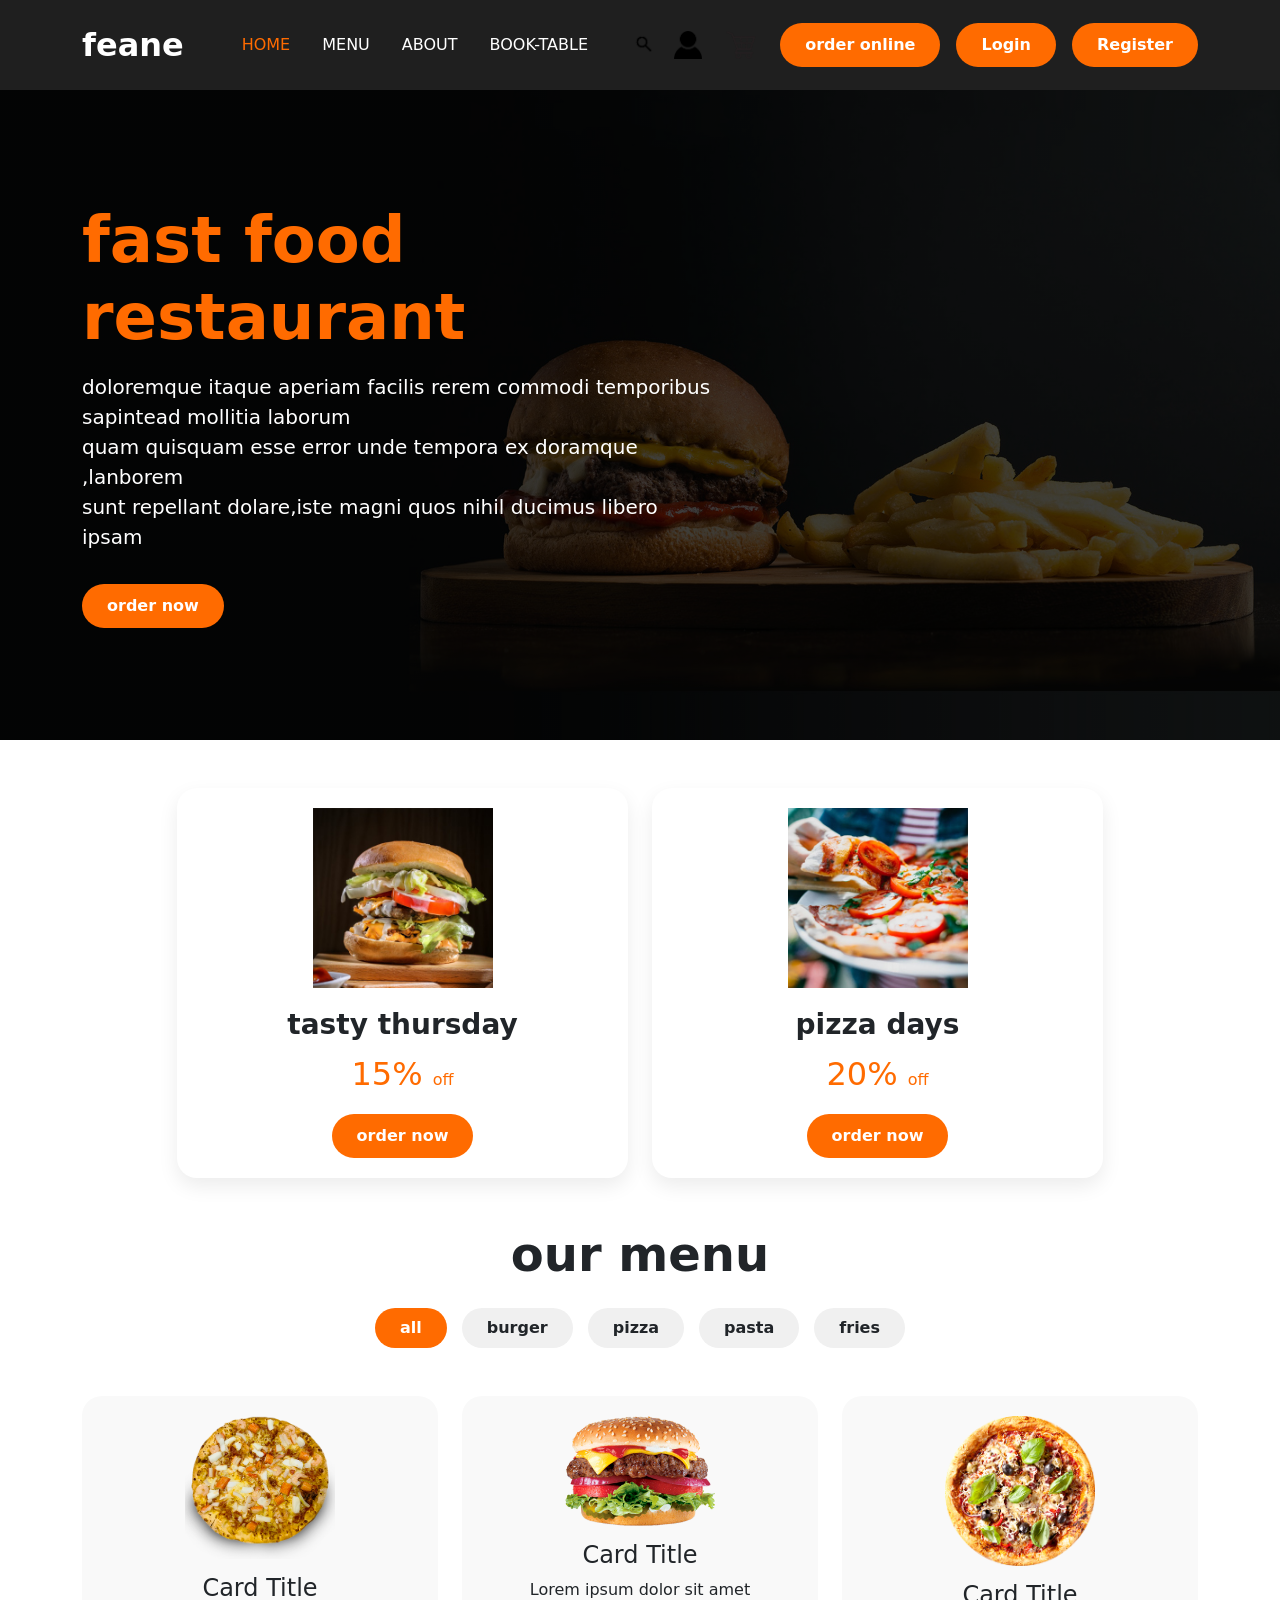
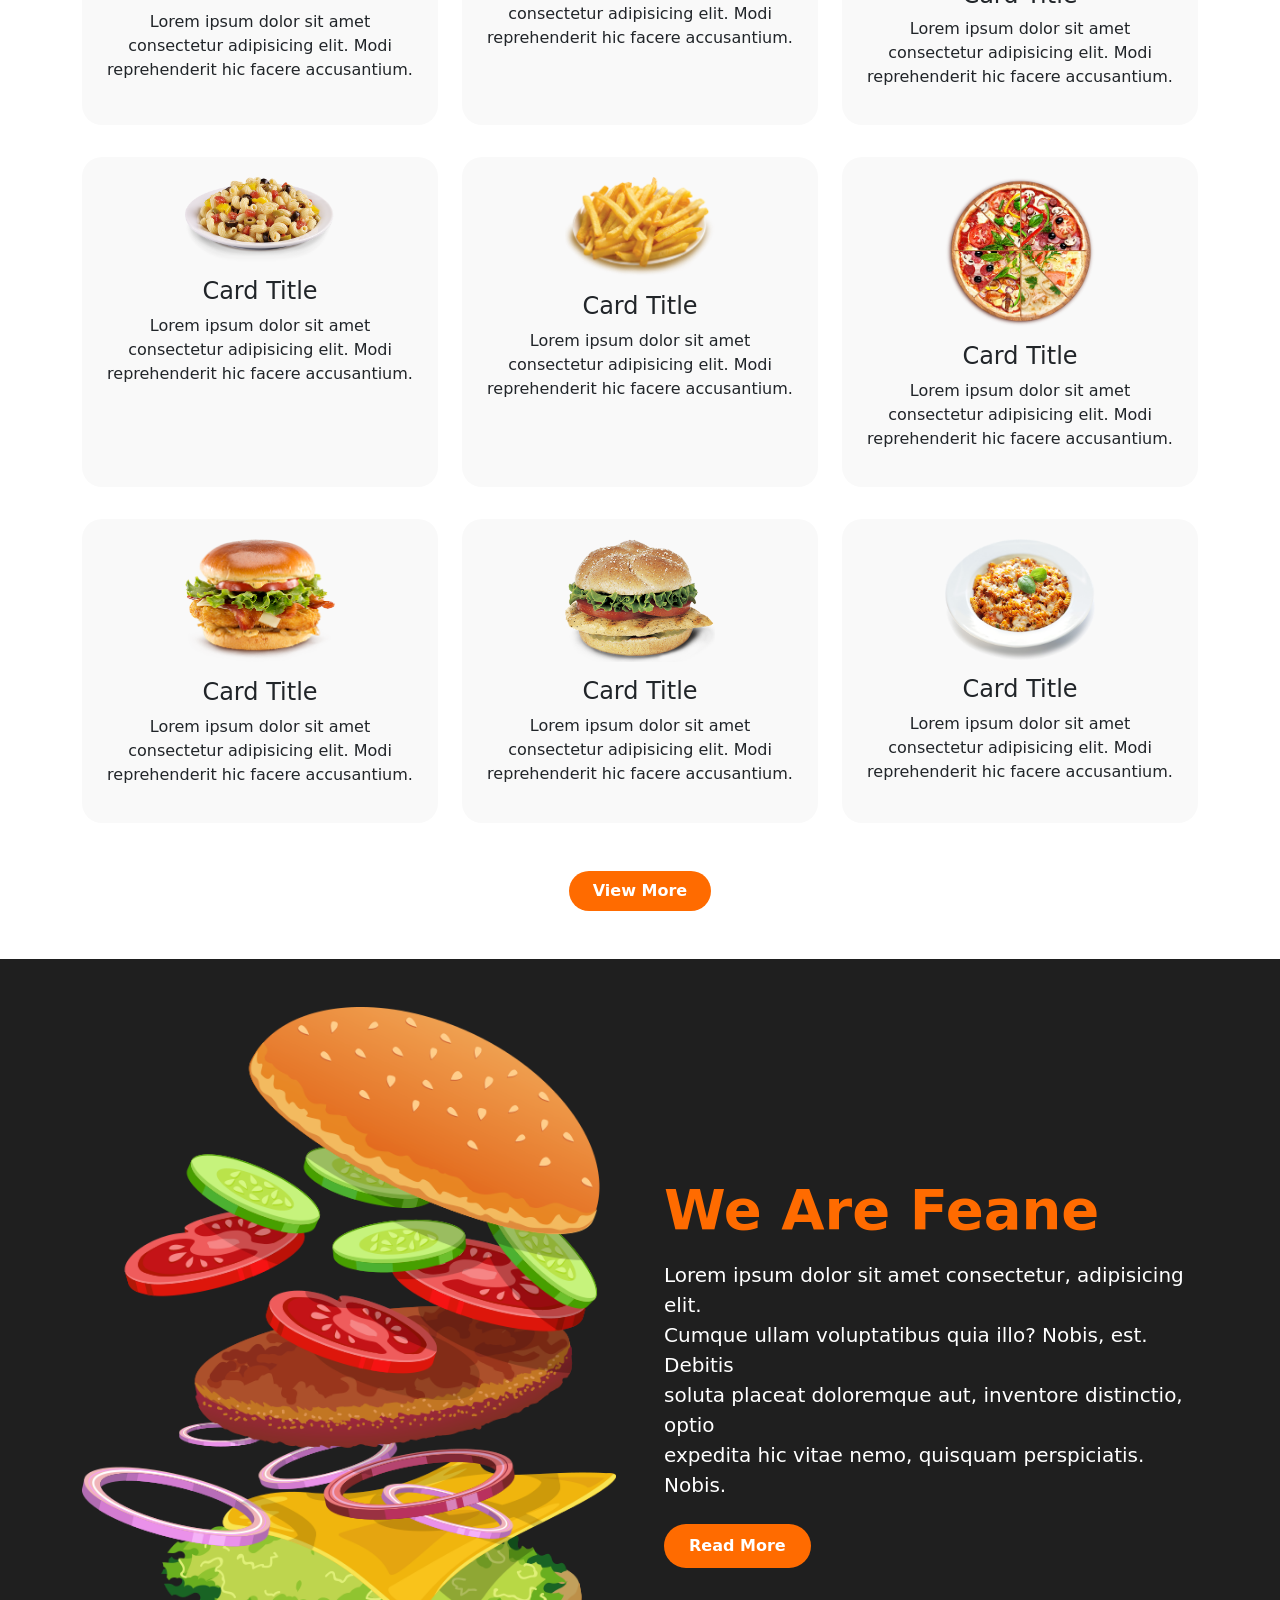
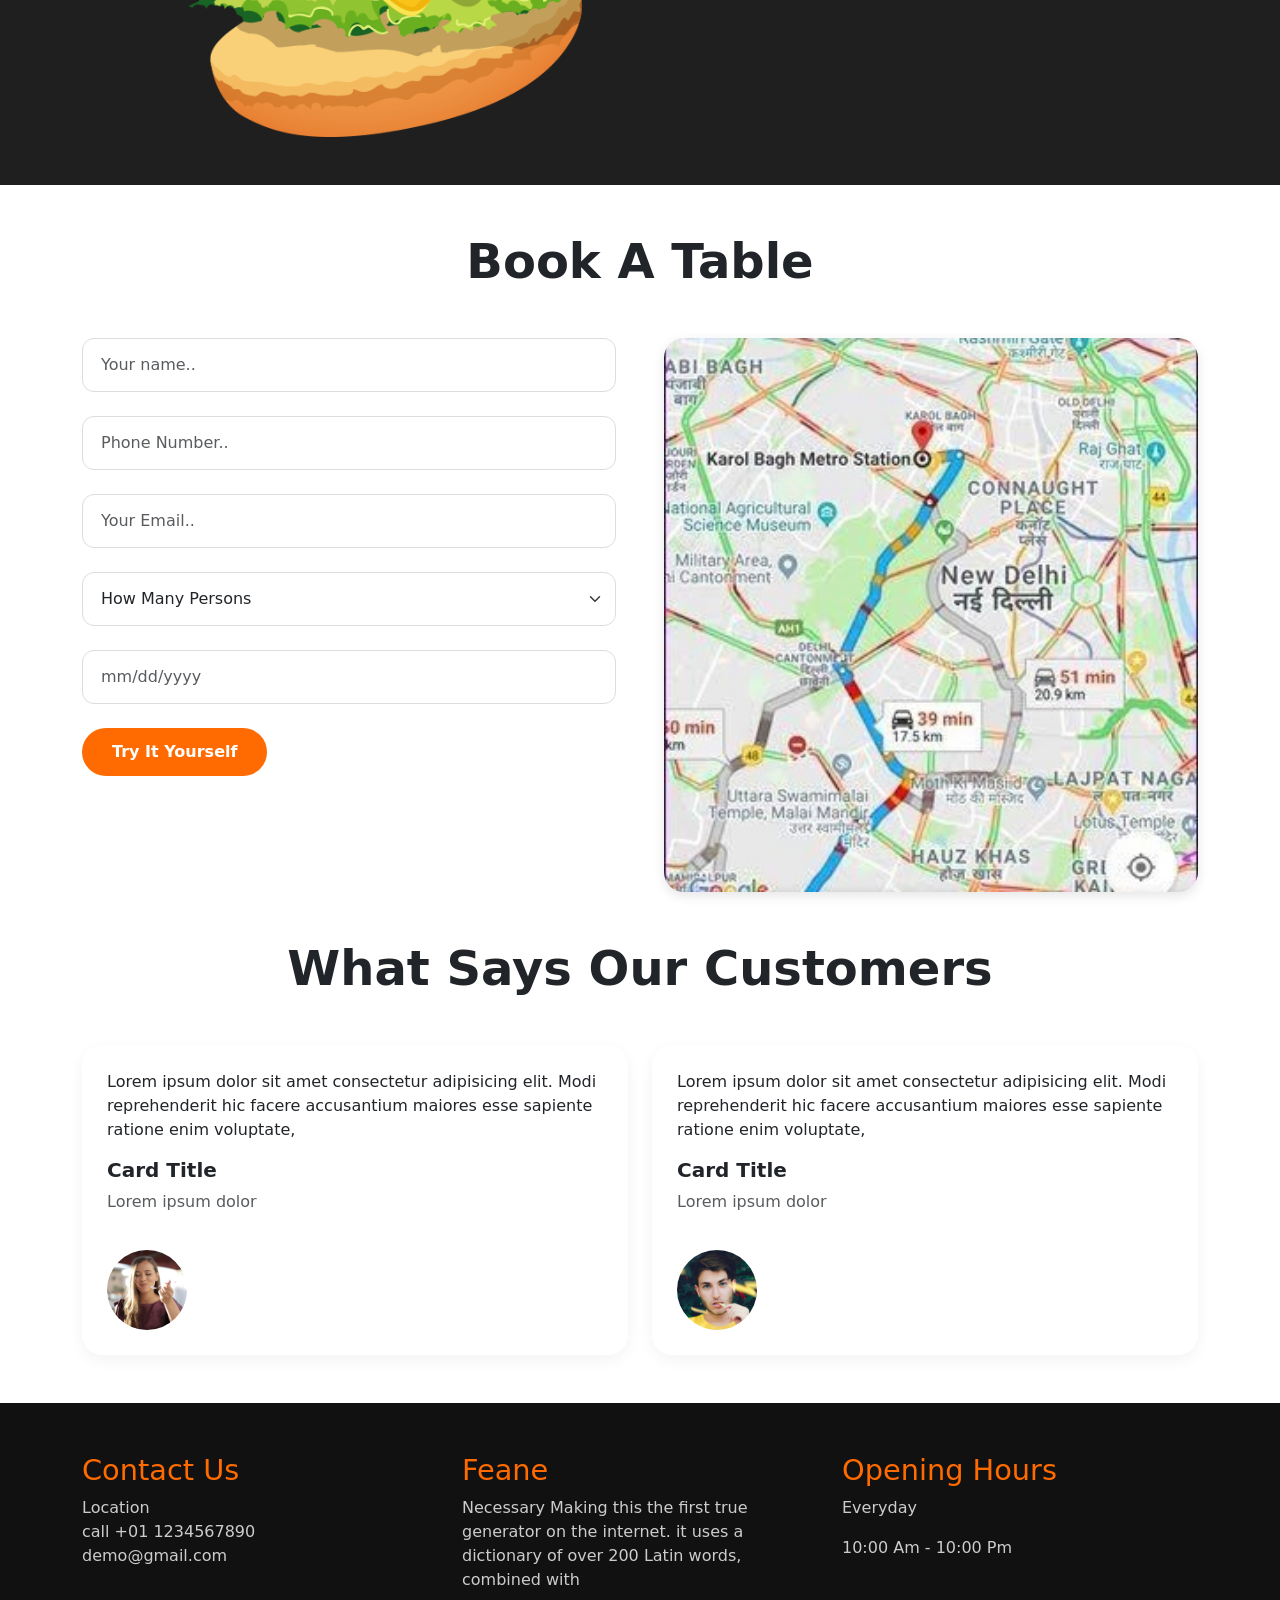
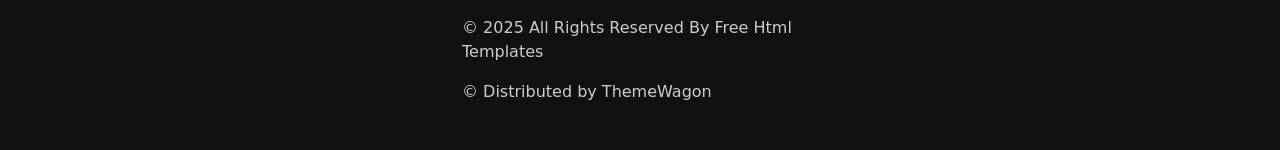
==== commit 9bac674d: "Add files via upload" ====
--- a/index.html
+++ b/index.html
@@ -1,467 +1,424 @@
 <!DOCTYPE html>
 <html lang="en">
-
 <head>
     <meta charset="UTF-8">
     <meta name="viewport" content="width=device-width, initial-scale=1.0, user-scalable=yes">
-    <!-- Bootstrap 5 CSS + JS Bundle (CDN for reliability) -->
+    <!-- Bootstrap 5 CSS + Icons + JS Bundle (required for navbar toggler, but no custom JS) -->
     <link href="https://cdn.jsdelivr.net/npm/bootstrap@5.3.0-alpha1/dist/css/bootstrap.min.css" rel="stylesheet">
-    <script src="https://cdn.jsdelivr.net/npm/bootstrap@5.3.0-alpha1/dist/js/bootstrap.bundle.min.js"></script>
-    <title>Feane - Fast Food Restaurant</title>
+    <link rel="stylesheet" href="https://cdnjs.cloudflare.com/ajax/libs/font-awesome/6.0.0-beta3/css/all.min.css">
+    <title>Feane | Fast Food Restaurant</title>
     <style>
-        /* Preserve original styling – no structural changes */
-        * {
+        /* Custom colors and overrides – keeping original feel */
+        body {
             overflow-x: hidden;
-        }
-        .bg {
-            background: darkslategray;
-        }
-        .our {
-            font-size: 25px;
-            font-style: italic;
-        }
-        /* Responsive image fix */
-        img {
-            max-width: 100%;
-            height: auto;
-        }
-        /* Custom card style for menu items */
-        .food-card {
-            background-color: #000;
-            border-radius: 20px;
-            overflow: hidden;
+            background-color: #fff;
+        }
+        .bg-dark-custom {
+            background-color: #1f1f1f;
+        }
+        .text-orange {
+            color: #ff6b00;
+        }
+        .btn-orange {
+            background-color: #ff6b00;
+            color: white;
+            border-radius: 30px;
+            padding: 10px 25px;
+            font-weight: bold;
+            border: none;
             transition: 0.2s;
         }
-        .food-card .card-header {
-            background-color: #6c757d;
-            border-bottom-left-radius: 50px;
-            padding: 20px;
-        }
-        .food-card .card-body {
-            background-color: #000;
+        .btn-orange:hover {
+            background-color: #e55a00;
             color: white;
-            font-weight: bold;
-        }
-        .cart-circle {
-            border-radius: 100%;
-            background-color: orange;
-            width: 60px;
-            height: 60px;
+        }
+        .hero-section {
+            background: linear-gradient(rgba(0,0,0,0.75), rgba(0,0,0,0.75)), url('../images/hero-bg.jpg') center/cover no-repeat;
+            min-height: 650px;
             display: flex;
             align-items: center;
+        }
+        .nav-link-feane {
+            color: white !important;
+            font-weight: 500;
+            text-transform: uppercase;
+        }
+        .nav-link-feane:hover, .nav-link-feane.active {
+            color: #ff6b00 !important;
+        }
+        .offer-card {
+            background: white;
+            border-radius: 20px;
+            box-shadow: 0 8px 20px rgba(0,0,0,0.08);
+            transition: 0.3s;
+            text-align: center;
+            padding: 20px;
+        }
+        .offer-card img {
+            max-width: 180px;
+            height: auto;
+        }
+        .menu-filter {
+            display: flex;
+            flex-wrap: wrap;
             justify-content: center;
+            gap: 15px;
+            list-style: none;
+            padding: 0;
+        }
+        .menu-filter li {
+            background: #f0f0f0;
+            padding: 8px 25px;
+            border-radius: 40px;
+            cursor: pointer;
+            font-weight: 600;
+            transition: 0.2s;
+        }
+        .menu-filter li.active, .menu-filter li:hover {
+            background: #ff6b00;
+            color: white;
+        }
+        .product-card {
+            background: #f9f9f9;
+            border-radius: 20px;
+            padding: 20px;
+            text-align: center;
+            height: 100%;
+            transition: 0.2s;
+        }
+        .product-card img {
+            max-width: 150px;
+            margin-bottom: 15px;
         }
         .testimonial-card {
-            background-color: #000;
-            color: white;
-            padding: 20px;
+            background: white;
             border-radius: 20px;
-            height: 100%;
+            padding: 25px;
+            box-shadow: 0 5px 15px rgba(0,0,0,0.05);
+            display: flex;
+            flex-wrap: wrap;
+            align-items: center;
+            gap: 20px;
         }
         .testimonial-card img {
-            border: 5px solid orange;
-            border-radius: 60px;
             width: 80px;
             height: 80px;
+            border-radius: 50%;
             object-fit: cover;
-            margin-top: 15px;
-        }
-        /* Responsive adjustments */
+        }
+        .footer {
+            background: #111;
+            color: #ccc;
+            padding: 50px 0 30px;
+        }
+        .footer h1, .footer h5 {
+            color: #ff6b00;
+            font-size: 1.8rem;
+        }
+        .form-control-custom {
+            padding: 14px 18px;
+            border-radius: 12px;
+            border: 1px solid #ddd;
+        }
+        .form-control-custom:focus {
+            border-color: #ff6b00;
+            box-shadow: 0 0 0 0.2rem rgba(255,107,0,0.25);
+        }
+        .btn-book {
+            background: #ff6b00;
+            color: white;
+            border-radius: 40px;
+            padding: 12px 30px;
+            font-weight: bold;
+            border: none;
+        }
+        .btn-book:hover {
+            background: #e55a00;
+        }
+        .map-img {
+            width: 100%;
+            border-radius: 20px;
+            box-shadow: 0 4px 12px rgba(0,0,0,0.1);
+        }
         @media (max-width: 768px) {
-            .our {
-                font-size: 20px;
+            .hero-section h1 {
+                font-size: 2rem;
             }
-            .food-card .card-header img {
-                max-width: 120px;
+            .hero-section p {
+                font-size: 0.9rem;
             }
         }
     </style>
 </head>
-
 <body>
-    <!-- ========== NAVBAR (Bootstrap responsive) ========== -->
-    <div class="navbar navbar-expand-md navbar-dark bg-black">
-        <div class="container">
-            <p class="navbar-brand fw-bold text-warning fs-1">Feane</p>
-            <button class="bg-warning navbar-toggler" type="button" data-bs-toggle="collapse" data-bs-target="#menu">
-                <span class="navbar-toggler-icon"></span>
-            </button>
-            <div class="collapse navbar-collapse justify-content-end" id="menu">
-                <ul class="navbar-nav mb-2 fs-5 text-center">
-                    <li class="navbar-item">
-                        <h1 class="nav-link text-warning text-uppercase my-1">Home</h1>
-                    </li>
-                    <li class="navbar-item">
-                        <a href="#" class="nav-link text-white text-uppercase">About</a>
-                    </li>
-                    <li class="navbar-item">
-                        <a href="#" class="nav-link text-white text-uppercase">Service</a>
-                    </li>
-                    <li class="navbar-item">
-                        <a href="#" class="nav-link text-white text-uppercase">Menu</a>
-                    </li>
-                </ul>
-                <a href="#" class="btn btn-warning ms-3 text-white fw-bold rounded-5 text-uppercase">Book a Table</a>
-            </div>
-        </div>
-    </div>
-
-    <!-- ========== HERO CAROUSEL (Bootstrap native, fully functional) ========== -->
-    <div id="heroCarousel" class="carousel slide" data-bs-ride="carousel">
-        <div class="carousel-inner">
-            <!-- Slide 1 -->
-            <div class="carousel-item active" data-bs-interval="3000">
-                <div class="position-relative">
-                    <img src="../images1/hero-bg.jpg" class="d-block w-100" alt="Hero background">
-                    <div class="carousel-caption d-flex flex-column justify-content-center align-items-start text-start" style="top:0; bottom:0; left:0; right:0; background: rgba(0,0,0,0.4); padding: 0 10%;">
-                        <div class="col-md-6">
-                            <p class="text-white fw-bold fs-1 text-uppercase" style="font-family: 'Times New Roman', Times, serif; font-style: italic;">Fast food restaurant</p>
-                            <p class="text-white" style="font-size: 1.2rem;">Lorem, ipsum dolor sit amet consectetur adipisicing elit. Voluptas, eligendi, corporis praesentium officia eos deleniti tempore sit non et, accusantium ea quod fugiat provident dolore. Dolorum, laborum? Doloribus, amet excepturi.</p>
-                            <button type="button" class="btn btn-warning text-white rounded-5">Order online</button>
-                        </div>
-                    </div>
-                </div>
-            </div>
-            <!-- Slide 2 -->
-            <div class="carousel-item" data-bs-interval="3000">
-                <div class="position-relative">
-                    <img src="../images1/hero-bg.jpg" class="d-block w-100" alt="Hero background">
-                    <div class="carousel-caption d-flex flex-column justify-content-center align-items-start text-start" style="top:0; bottom:0; left:0; right:0; background: rgba(0,0,0,0.4); padding: 0 10%;">
-                        <div class="col-md-6">
-                            <p class="text-white fw-bold fs-1 text-uppercase" style="font-family: 'Times New Roman', Times, serif; font-style: italic;">Fast food restaurant</p>
-                            <p class="text-white" style="font-size: 1.2rem;">Lorem, ipsum dolor sit amet consectetur adipisicing elit. Voluptas, eligendi, corporis praesentium officia eos deleniti tempore sit non et, accusantium ea quod fugiat provident dolore. Dolorum, laborum? Doloribus, amet excepturi.</p>
-                            <button type="button" class="btn btn-warning text-white rounded-5">Order online</button>
-                        </div>
-                    </div>
-                </div>
-            </div>
-            <!-- Slide 3 -->
-            <div class="carousel-item" data-bs-interval="3000">
-                <div class="position-relative">
-                    <img src="../images1/hero-bg.jpg" class="d-block w-100" alt="Hero background">
-                    <div class="carousel-caption d-flex flex-column justify-content-center align-items-start text-start" style="top:0; bottom:0; left:0; right:0; background: rgba(0,0,0,0.4); padding: 0 10%;">
-                        <div class="col-md-6">
-                            <p class="text-white fw-bold fs-1 text-uppercase" style="font-family: 'Times New Roman', Times, serif; font-style: italic;">Fast food restaurant</p>
-                            <p class="text-white" style="font-size: 1.2rem;">Lorem, ipsum dolor sit amet consectetur adipisicing elit. Voluptas, eligendi, corporis praesentium officia eos deleniti tempore sit non et, accusantium ea quod fugiat provident dolore. Dolorum, laborum? Doloribus, amet excepturi.</p>
-                            <button type="button" class="btn btn-warning text-white rounded-5">Order online</button>
-                        </div>
-                    </div>
-                </div>
-            </div>
-        </div>
-        <!-- Carousel controls -->
-        <button class="carousel-control-prev" type="button" data-bs-target="#heroCarousel" data-bs-slide="prev">
-            <span class="carousel-control-prev-icon bg-dark rounded-circle p-3" aria-hidden="true"></span>
-            <span class="visually-hidden">Previous</span>
+
+<!-- ========== BOOTSTRAP NAVBAR (responsive) ========== -->
+<nav class="navbar navbar-expand-lg bg-dark-custom py-3">
+    <div class="container">
+        <a class="navbar-brand text-white fw-bold fs-2" href="#">feane</a>
+        <button class="navbar-toggler bg-light" type="button" data-bs-toggle="collapse" data-bs-target="#mainNavbar">
+            <span class="navbar-toggler-icon"></span>
         </button>
-        <button class="carousel-control-next" type="button" data-bs-target="#heroCarousel" data-bs-slide="next">
-            <span class="carousel-control-next-icon bg-dark rounded-circle p-3" aria-hidden="true"></span>
-            <span class="visually-hidden">Next</span>
-        </button>
-    </div>
-
-    <!-- ========== PROMO CARDS (tasty thursday & pizza days) ========== -->
-    <div class="container my-5">
-        <div class="row g-4 justify-content-center">
+        <div class="collapse navbar-collapse" id="mainNavbar">
+            <ul class="navbar-nav mx-auto mb-2 mb-lg-0 gap-3">
+                <li class="nav-item"><a class="nav-link nav-link-feane active" href="#">home</a></li>
+                <li class="nav-item"><a class="nav-link nav-link-feane" href="../views/menu.html">menu</a></li>
+                <li class="nav-item"><a class="nav-link nav-link-feane" href="../views/about.html">about</a></li>
+                <li class="nav-item"><a class="nav-link nav-link-feane" href="../views/booktable.html">book-table</a></li>
+            </ul>
+            <div class="d-flex align-items-center gap-3">
+                <img src="/images/image-removebg-preview (17).png" height="28" alt="cart">
+                <img src="/images/image-removebg-preview (18).png" height="28" alt="search">
+                <img src="/images/image-removebg-preview (20).png" height="28" alt="user">
+                <button class="btn-orange"><a href="../views/booktable.html" class="text-white text-decoration-none">order online</a></button>
+                  <button class="btn-orange"><a href="#" class="text-white text-decoration-none">Login</a></button>
+                    <button class="btn-orange"><a href="#" class="text-white text-decoration-none">Register</a></button>
+            </div>
+        </div>
+    </div>
+</nav>
+
+<!-- ========== HERO SECTION (static background) ========== -->
+<section class="hero-section">
+    <div class="container">
+        <div class="row">
+            <div class="col-lg-7">
+                <h1 class="text-orange display-3 fw-bold">fast food restaurant</h1>
+                <p class="text-white mt-3 fs-5">doloremque itaque aperiam facilis rerem commodi temporibus sapintead mollitia laborum <br> quam quisquam esse error unde tempora ex doramque ,lanborem <br> sunt repellant dolare,iste magni quos nihil ducimus libero ipsam</p>
+                <button class="btn-orange mt-3">order now</button>
+            </div>
+        </div>
+    </div>
+</section>
+
+<!-- ========== OFFER CARDS (tasty thursday & pizza days) ========== -->
+<div class="container my-5">
+    <div class="row g-4 justify-content-center">
+        <div class="col-md-6 col-lg-5">
+            <div class="offer-card">
+                <img src="../images/o1.jpg" alt="tasty thursday">
+                <div class="mt-3">
+                    <p class="fw-bold fs-3 mb-1">tasty thursday</p>
+                    <p class="fs-2 text-orange">15% <small class="fs-6">off</small></p>
+                    <button class="btn-orange">order now</button>
+                </div>
+            </div>
+        </div>
+        <div class="col-md-6 col-lg-5">
+            <div class="offer-card">
+                <img src="../images/o2.jpg" alt="pizza days">
+                <div class="mt-3">
+                    <p class="fw-bold fs-3 mb-1">pizza days</p>
+                    <p class="fs-2 text-orange">20% <small class="fs-6">off</small></p>
+                    <button class="btn-orange">order now</button>
+                </div>
+            </div>
+        </div>
+    </div>
+</div>
+
+<!-- ========== OUR MENU SECTION ========== -->
+<div class="container text-center my-5">
+    <h3 class="display-5 fw-bold">our menu</h3>
+    <ul class="menu-filter mt-4">
+        <li class="active">all</li>
+        <li>burger</li>
+        <li>pizza</li>
+        <li>pasta</li>
+        <li>fries</li>
+    </ul>
+</div>
+
+<!-- Menu items (3 rows of 3 cards, using Bootstrap grid) -->
+<div class="container">
+    <!-- Row 1 -->
+    <div class="row g-4">
+        <div class="col-md-6 col-lg-4">
+            <div class="product-card">
+                <img src="../images/f1.png" alt="food">
+                <h4>Card Title</h4>
+                <p>Lorem ipsum dolor sit amet consectetur adipisicing elit. Modi reprehenderit hic facere accusantium.</p>
+            </div>
+        </div>
+        <div class="col-md-6 col-lg-4">
+            <div class="product-card">
+                <img src="../images/f2.png" alt="food">
+                <h4>Card Title</h4>
+                <p>Lorem ipsum dolor sit amet consectetur adipisicing elit. Modi reprehenderit hic facere accusantium.</p>
+            </div>
+        </div>
+        <div class="col-md-6 col-lg-4">
+            <div class="product-card">
+                <img src="../images/f3.png" alt="food">
+                <h4>Card Title</h4>
+                <p>Lorem ipsum dolor sit amet consectetur adipisicing elit. Modi reprehenderit hic facere accusantium.</p>
+            </div>
+        </div>
+    </div>
+    <!-- Row 2 -->
+    <div class="row g-4 mt-2">
+        <div class="col-md-6 col-lg-4">
+            <div class="product-card">
+                <img src="../images/f4.png" alt="food">
+                <h4>Card Title</h4>
+                <p>Lorem ipsum dolor sit amet consectetur adipisicing elit. Modi reprehenderit hic facere accusantium.</p>
+            </div>
+        </div>
+        <div class="col-md-6 col-lg-4">
+            <div class="product-card">
+                <img src="../images/f5.png" alt="food">
+                <h4>Card Title</h4>
+                <p>Lorem ipsum dolor sit amet consectetur adipisicing elit. Modi reprehenderit hic facere accusantium.</p>
+            </div>
+        </div>
+        <div class="col-md-6 col-lg-4">
+            <div class="product-card">
+                <img src="../images/f6.png" alt="food">
+                <h4>Card Title</h4>
+                <p>Lorem ipsum dolor sit amet consectetur adipisicing elit. Modi reprehenderit hic facere accusantium.</p>
+            </div>
+        </div>
+    </div>
+    <!-- Row 3 -->
+    <div class="row g-4 mt-2">
+        <div class="col-md-6 col-lg-4">
+            <div class="product-card">
+                <img src="../images/f7.png" alt="food">
+                <h4>Card Title</h4>
+                <p>Lorem ipsum dolor sit amet consectetur adipisicing elit. Modi reprehenderit hic facere accusantium.</p>
+            </div>
+        </div>
+        <div class="col-md-6 col-lg-4">
+            <div class="product-card">
+                <img src="../images/f8.png" alt="food">
+                <h4>Card Title</h4>
+                <p>Lorem ipsum dolor sit amet consectetur adipisicing elit. Modi reprehenderit hic facere accusantium.</p>
+            </div>
+        </div>
+        <div class="col-md-6 col-lg-4">
+            <div class="product-card">
+                <img src="../images/f9.png" alt="food">
+                <h4>Card Title</h4>
+                <p>Lorem ipsum dolor sit amet consectetur adipisicing elit. Modi reprehenderit hic facere accusantium.</p>
+            </div>
+        </div>
+    </div>
+    <div class="text-center mt-5">
+        <button class="btn-orange px-4 py-2">View More</button>
+    </div>
+</div>
+
+<!-- ========== WE ARE FEANE SECTION ========== -->
+<div class="bg-dark-custom text-white py-5 my-5">
+    <div class="container">
+        <div class="row align-items-center g-5">
             <div class="col-md-6">
-                <div class="card bg-black text-white border-0 h-100">
-                    <div class="card-body d-flex align-items-center justify-content-around p-4 flex-wrap">
-                        <img src="../images1/o1.jpg" class="rounded-circle" style="border: 5px solid orange; width: 150px; height: 150px; object-fit: cover;" alt="Tasty Thursday">
-                        <div class="text-center ms-3">
-                            <p class="fw-bold text-capitalize fs-4">tasty thursday <br> 15% off</p>
-                            <button class="btn btn-warning text-white">Order Now <img src="../images1/image-removebg-preview (20).png" height="20" width="20" alt=""></button>
-                        </div>
-                    </div>
-                </div>
+                <img src="../images/about-img.png" alt="about feane" class="img-fluid rounded-4">
             </div>
             <div class="col-md-6">
-                <div class="card bg-black text-white border-0 h-100">
-                    <div class="card-body d-flex align-items-center justify-content-around p-4 flex-wrap">
-                        <img src="../images1/o2.jpg" class="rounded-circle" style="border: 5px solid orange; width: 150px; height: 150px; object-fit: cover;" alt="Pizza Days">
-                        <div class="text-center ms-3">
-                            <p class="fw-bold text-capitalize fs-4">pizza days <br> 15% off</p>
-                            <button class="btn btn-warning text-white">Order Now <img src="../images1/image-removebg-preview (20).png" height="20" width="20" alt=""></button>
-                        </div>
-                    </div>
-                </div>
-            </div>
-        </div>
-    </div>
-
-    <!-- ========== OUR MENU SECTION ========== -->
-    <div class="container text-center">
-        <p class="our fw-bold text-capitalize">our menu</p>
-    </div>
-
-    <!-- Menu filter tabs -->
-    <div class="navbar navbar-expand-md justify-content-center">
-        <div class="container justify-content-center">
-            <ul class="navbar-nav flex-wrap gap-2">
-                <li class="nav-item"><a href="#" class="nav-link text-white bg-black rounded-5 text-uppercase text-center px-3">all</a></li>
-                <li class="nav-item"><a href="#" class="nav-link text-black text-uppercase text-center">burger</a></li>
-                <li class="nav-item"><a href="#" class="nav-link text-black text-uppercase text-center">pizzae</a></li>
-                <li class="nav-item"><a href="#" class="nav-link text-black text-uppercase text-center">pasta</a></li>
-                <li class="nav-item"><a href="#" class="nav-link text-black text-uppercase text-center">fries</a></li>
-            </ul>
-        </div>
-    </div>
-
-    <!-- ========== FOOD ITEMS GRID (3 rows × 3 columns, fully responsive) ========== -->
-    <div class="container my-5">
-        <!-- Row 1 -->
-        <div class="row g-4">
+                <h2 class="text-orange display-4 fw-bold">We Are Feane</h2>
+                <p class="mt-3 fs-5">Lorem ipsum dolor sit amet consectetur, adipisicing elit.<br>
+                   Cumque ullam voluptatibus quia illo? Nobis, est. Debitis <br>
+                   soluta placeat doloremque aut, inventore distinctio, optio <br>
+                   expedita hic vitae nemo, quisquam perspiciatis. <br>
+                   Nobis.</p>
+                <button class="btn-orange mt-2">Read More</button>
+            </div>
+        </div>
+    </div>
+</div>
+
+<!-- ========== BOOK A TABLE (form left, map right) ========== -->
+<div class="container my-5">
+    <div class="text-center mb-5">
+        <h3 class="display-5 fw-bold">Book A Table</h3>
+    </div>
+    <div class="row g-5 align-items-start">
+        <div class="col-lg-6">
+            <form>
+                <div class="mb-4">
+                    <input type="text" class="form-control form-control-custom" placeholder="Your name..">
+                </div>
+                <div class="mb-4">
+                    <input type="tel" class="form-control form-control-custom" placeholder="Phone Number..">
+                </div>
+                <div class="mb-4">
+                    <input type="email" class="form-control form-control-custom" placeholder="Your Email..">
+                </div>
+                <div class="mb-4">
+                    <select class="form-select form-control-custom">
+                        <option>How Many Persons</option>
+                        <option>1 Person</option>
+                        <option>2 Persons</option>
+                        <option>3 Persons</option>
+                        <option>4+ Persons</option>
+                    </select>
+                </div>
+                <div class="mb-4">
+                    <input type="text" class="form-control form-control-custom" placeholder="mm/dd/yyyy">
+                </div>
+                <button type="submit" class="btn-book">Try It Yourself</button>
+            </form>
+        </div>
+        <div class="col-lg-6">
+            <img src="../images/map.JPG" alt="Location Map" class="map-img">
+        </div>
+    </div>
+</div>
+
+<!-- ========== TESTIMONIALS ========== -->
+<div class="container my-5">
+    <div class="text-center mb-5">
+        <h3 class="display-5 fw-bold">What Says Our Customers</h3>
+    </div>
+    <div class="row g-4">
+        <div class="col-md-6">
+            <div class="testimonial-card">
+                <div class="flex-grow-1">
+                    <p>Lorem ipsum dolor sit amet consectetur adipisicing elit. Modi reprehenderit hic facere accusantium maiores esse sapiente ratione enim voluptate,</p>
+                    <h5 class="fw-bold mt-2">Card Title</h5>
+                    <p class="text-muted">Lorem ipsum dolor</p>
+                </div>
+                <img src="../images/client1.jpg" alt="client">
+            </div>
+        </div>
+        <div class="col-md-6">
+            <div class="testimonial-card">
+                <div class="flex-grow-1">
+                    <p>Lorem ipsum dolor sit amet consectetur adipisicing elit. Modi reprehenderit hic facere accusantium maiores esse sapiente ratione enim voluptate,</p>
+                    <h5 class="fw-bold mt-2">Card Title</h5>
+                    <p class="text-muted">Lorem ipsum dolor</p>
+                </div>
+                <img src="../images/client2.jpg" alt="client">
+            </div>
+        </div>
+    </div>
+</div>
+
+<!-- ========== FOOTER ========== -->
+<footer class="footer">
+    <div class="container">
+        <div class="row gy-5">
             <div class="col-md-4">
-                <div class="food-card">
-                    <div class="card-header text-center bg-secondary border-bottom-0">
-                        <img src="../images1/f1.png" alt="French Fries" style="border-radius: 40px; max-width: 150px;">
-                    </div>
-                    <div class="card-body">
-                        <p class="card-title">French Fries</p>
-                        <p class="card-text small">Lorem ipsum dolor sit amet consectetur, adipisicing elit. In laboriosam nostrum vitae at placeat earum debitis totam doloremque repellendus dignissimos.</p>
-                        <div class="d-flex justify-content-between align-items-center mt-2">
-                            <span>$20</span>
-                            <div class="cart-circle">
-                                <img src="../images1/image-removebg-preview (20).png" alt="cart" style="width: 30px;">
-                            </div>
-                        </div>
-                    </div>
-                </div>
+                <h1>Contact Us</h1>
+                <p>Location<br>call +01 1234567890<br>demo@gmail.com</p>
             </div>
             <div class="col-md-4">
-                <div class="food-card">
-                    <div class="card-header text-center bg-secondary border-bottom-0">
-                        <img src="../images1/f1.png" alt="French Fries" style="border-radius: 40px; max-width: 150px;">
-                    </div>
-                    <div class="card-body">
-                        <p class="card-title">French Fries</p>
-                        <p class="card-text small">Lorem ipsum dolor sit amet consectetur, adipisicing elit. In laboriosam nostrum vitae at placeat earum debitis totam doloremque repellendus dignissimos.</p>
-                        <div class="d-flex justify-content-between align-items-center mt-2">
-                            <span>$20</span>
-                            <div class="cart-circle">
-                                <img src="../images1/image-removebg-preview (20).png" alt="cart" style="width: 30px;">
-                            </div>
-                        </div>
-                    </div>
-                </div>
+                <h1>Feane</h1>
+                <p>Necessary Making this the first true generator on the internet. it uses a dictionary of over 200 Latin words, combined with</p>
+                <p class="mt-4">© 2025 All Rights Reserved By Free Html Templates</p>
+                <p>© Distributed by ThemeWagon</p>
             </div>
             <div class="col-md-4">
-                <div class="food-card">
-                    <div class="card-header text-center bg-secondary border-bottom-0">
-                        <img src="../images1/f1.png" alt="French Fries" style="border-radius: 40px; max-width: 150px;">
-                    </div>
-                    <div class="card-body">
-                        <p class="card-title">French Fries</p>
-                        <p class="card-text small">Lorem ipsum dolor sit amet consectetur, adipisicing elit. In laboriosam nostrum vitae at placeat earum debitis totam doloremque repellendus dignissimos.</p>
-                        <div class="d-flex justify-content-between align-items-center mt-2">
-                            <span>$20</span>
-                            <div class="cart-circle">
-                                <img src="../images1/image-removebg-preview (20).png" alt="cart" style="width: 30px;">
-                            </div>
-                        </div>
-                    </div>
-                </div>
-            </div>
-        </div>
-        <!-- Row 2 -->
-        <div class="row g-4 mt-3">
-            <div class="col-md-4">
-                <div class="food-card">
-                    <div class="card-header text-center bg-secondary border-bottom-0">
-                        <img src="../images1/f1.png" alt="French Fries" style="border-radius: 40px; max-width: 150px;">
-                    </div>
-                    <div class="card-body">
-                        <p class="card-title">French Fries</p>
-                        <p class="card-text small">Lorem ipsum dolor sit amet consectetur, adipisicing elit. In laboriosam nostrum vitae at placeat earum debitis totam doloremque repellendus dignissimos.</p>
-                        <div class="d-flex justify-content-between align-items-center mt-2">
-                            <span>$20</span>
-                            <div class="cart-circle">
-                                <img src="../images1/image-removebg-preview (20).png" alt="cart" style="width: 30px;">
-                            </div>
-                        </div>
-                    </div>
-                </div>
-            </div>
-            <div class="col-md-4">
-                <div class="food-card">
-                    <div class="card-header text-center bg-secondary border-bottom-0">
-                        <img src="../images1/f1.png" alt="French Fries" style="border-radius: 40px; max-width: 150px;">
-                    </div>
-                    <div class="card-body">
-                        <p class="card-title">French Fries</p>
-                        <p class="card-text small">Lorem ipsum dolor sit amet consectetur, adipisicing elit. In laboriosam nostrum vitae at placeat earum debitis totam doloremque repellendus dignissimos.</p>
-                        <div class="d-flex justify-content-between align-items-center mt-2">
-                            <span>$20</span>
-                            <div class="cart-circle">
-                                <img src="../images1/image-removebg-preview (20).png" alt="cart" style="width: 30px;">
-                            </div>
-                        </div>
-                    </div>
-                </div>
-            </div>
-            <div class="col-md-4">
-                <div class="food-card">
-                    <div class="card-header text-center bg-secondary border-bottom-0">
-                        <img src="../images1/f1.png" alt="French Fries" style="border-radius: 40px; max-width: 150px;">
-                    </div>
-                    <div class="card-body">
-                        <p class="card-title">French Fries</p>
-                        <p class="card-text small">Lorem ipsum dolor sit amet consectetur, adipisicing elit. In laboriosam nostrum vitae at placeat earum debitis totam doloremque repellendus dignissimos.</p>
-                        <div class="d-flex justify-content-between align-items-center mt-2">
-                            <span>$20</span>
-                            <div class="cart-circle">
-                                <img src="../images1/image-removebg-preview (20).png" alt="cart" style="width: 30px;">
-                            </div>
-                        </div>
-                    </div>
-                </div>
-            </div>
-        </div>
-        <!-- Row 3 -->
-        <div class="row g-4 mt-3">
-            <div class="col-md-4">
-                <div class="food-card">
-                    <div class="card-header text-center bg-secondary border-bottom-0">
-                        <img src="../images1/f1.png" alt="French Fries" style="border-radius: 40px; max-width: 150px;">
-                    </div>
-                    <div class="card-body">
-                        <p class="card-title">French Fries</p>
-                        <p class="card-text small">Lorem ipsum dolor sit amet consectetur, adipisicing elit. In laboriosam nostrum vitae at placeat earum debitis totam doloremque repellendus dignissimos.</p>
-                        <div class="d-flex justify-content-between align-items-center mt-2">
-                            <span>$20</span>
-                            <div class="cart-circle">
-                                <img src="../images1/image-removebg-preview (20).png" alt="cart" style="width: 30px;">
-                            </div>
-                        </div>
-                    </div>
-                </div>
-            </div>
-            <div class="col-md-4">
-                <div class="food-card">
-                    <div class="card-header text-center bg-secondary border-bottom-0">
-                        <img src="../images1/f1.png" alt="French Fries" style="border-radius: 40px; max-width: 150px;">
-                    </div>
-                    <div class="card-body">
-                        <p class="card-title">French Fries</p>
-                        <p class="card-text small">Lorem ipsum dolor sit amet consectetur, adipisicing elit. In laboriosam nostrum vitae at placeat earum debitis totam doloremque repellendus dignissimos.</p>
-                        <div class="d-flex justify-content-between align-items-center mt-2">
-                            <span>$20</span>
-                            <div class="cart-circle">
-                                <img src="../images1/image-removebg-preview (20).png" alt="cart" style="width: 30px;">
-                            </div>
-                        </div>
-                    </div>
-                </div>
-            </div>
-            <div class="col-md-4">
-                <div class="food-card">
-                    <div class="card-header text-center bg-secondary border-bottom-0">
-                        <img src="../images1/f1.png" alt="French Fries" style="border-radius: 40px; max-width: 150px;">
-                    </div>
-                    <div class="card-body">
-                        <p class="card-title">French Fries</p>
-                        <p class="card-text small">Lorem ipsum dolor sit amet consectetur, adipisicing elit. In laboriosam nostrum vitae at placeat earum debitis totam doloremque repellendus dignissimos.</p>
-                        <div class="d-flex justify-content-between align-items-center mt-2">
-                            <span>$20</span>
-                            <div class="cart-circle">
-                                <img src="../images1/image-removebg-preview (20).png" alt="cart" style="width: 30px;">
-                            </div>
-                        </div>
-                    </div>
-                </div>
-            </div>
-        </div>
-    </div>
-
-    <!-- View More Button -->
-    <div class="d-flex justify-content-center my-4">
-        <button class="btn btn-warning text-uppercase rounded-5 px-4 py-2">view more</button>
-    </div>
-
-    <!-- ========== WE ARE FEANE SECTION ========== -->
-    <div class="bg py-5">
-        <div class="container">
-            <div class="row align-items-center g-4">
-                <div class="col-md-6 text-center">
-                    <img src="../images1/about-img.png" class="img-fluid" alt="About Feane" style="max-height: 500px;">
-                </div>
-                <div class="col-md-6">
-                    <h2 class="text-white" style="font-family: Georgia, 'Times New Roman', Times, serif; font-style: italic;">We Are Feane</h2>
-                    <p class="text-white">There are many variations of passages of Lorem <br>
-                        Ipsum available, but the majority have suffered <br>
-                        alteration in some form, by injected humour, or <br>
-                        randomised words which don't look even slightly <br>
-                        believable. If you are going to use a passage of <br>
-                        Lorem Ipsum, you need to be sure there isn't <br>
-                        anything embarrassing hidden in the middle of <br>
-                        text. All.</p>
-                    <button class="btn btn-warning rounded-5 text-white px-4">Read More</button>
-                </div>
-            </div>
-        </div>
-    </div>
-
-    <!-- ========== BOOK A TABLE + MAP ========== -->
-    <div class="container my-5">
-        <h1 class="text-center" style="font-family: 'Times New Roman', Times, serif; font-style: italic;">Book A Table</h1>
-        <div class="row align-items-center mt-4 g-5">
-            <div class="col-md-6">
-                <input type="text" class="form-control mb-4 py-3" placeholder="Your Name">
-                <input type="text" class="form-control mb-4 py-3" placeholder="Phone Number">
-                <input type="email" class="form-control mb-4 py-3" placeholder="Your Email">
-                <input type="text" class="form-control mb-4 py-3" placeholder="How Many Persons?">
-                <button class="btn btn-warning rounded-5 text-white px-4 py-2">BOOK NOW</button>
-            </div>
-            <div class="col-md-6 text-center">
-                <img src="../images1/map.JPG" class="img-fluid" alt="Map" style="max-height: 400px; width: auto;">
-            </div>
-        </div>
-    </div>
-
-    <!-- ========== TESTIMONIALS ========== -->
-    <div class="container text-center">
-        <p class="our fw-bold text-capitalize">What Says Our Customers</p>
-    </div>
-    <div class="container my-5">
-        <div class="row g-4">
-            <div class="col-md-6">
-                <div class="testimonial-card h-100">
-                    <p>Lorem ipsum dolor, sit amet consectetur <br> adipisicing elit. Ex illum fugiat officiis repellat quam tempore <br> libero unde esse rem corrupti, doloribus repellendus. Consequatur sit eligendi nobis <br>..</p>
-                    <img src="../images1/client1.jpg" alt="Customer">
-                </div>
-            </div>
-            <div class="col-md-6">
-                <div class="testimonial-card h-100">
-                    <p>Lorem ipsum dolor, sit amet consectetur <br> adipisicing elit. Ex illum fugiat officiis repellat quam tempore <br> libero unde esse rem corrupti, doloribus repellendus. Consequatur sit eligendi nobis <br>..</p>
-                    <img src="../images1/client2.jpg" alt="Customer">
-                </div>
-            </div>
-        </div>
-    </div>
-
-    <!-- ========== FOOTER ========== -->
-    <footer class="bg-dark text-white py-5 mt-auto">
-        <div class="container">
-            <div class="row text-center text-md-start gy-4">
-                <div class="col-md-4">
-                    <h5>Contact Us</h5>
-                    <h5>Location</h5>
-                    <h5>Call +01 1234567890</h5>
-                </div>
-                <div class="col-md-4">
-                    <h5>Feane</h5>
-                    <h5 class="small">Necessary making this the first true generator on the internet. It uses a dictionary of over 200 Latin words, combined with</h5>
-                    <h5>Call +01 1234567890</h5>
-                    <h5 class="mt-3 small">© 2025 All Rights Reserved By Free Html Templates</h5>
-                    <h5 class="small">© Distributed By ThemeWagon</h5>
-                </div>
-                <div class="col-md-4">
-                    <h5>Opening Hours</h5>
-                    <h5>Everyday</h5>
-                    <h5>10.00 Am - 10.00 Pm</h5>
-                </div>
-            </div>
-        </div>
-    </footer>
+                <h1>Opening Hours</h1>
+                <p>Everyday</p>
+                <p>10:00 Am - 10:00 Pm</p>
+            </div>
+        </div>
+    </div>
+</footer>
+
+<!-- Bootstrap JS Bundle (no custom JS) -->
+<script src="https://cdn.jsdelivr.net/npm/bootstrap@5.3.0-alpha1/dist/js/bootstrap.bundle.min.js"></script>
 </body>
-
 </html>
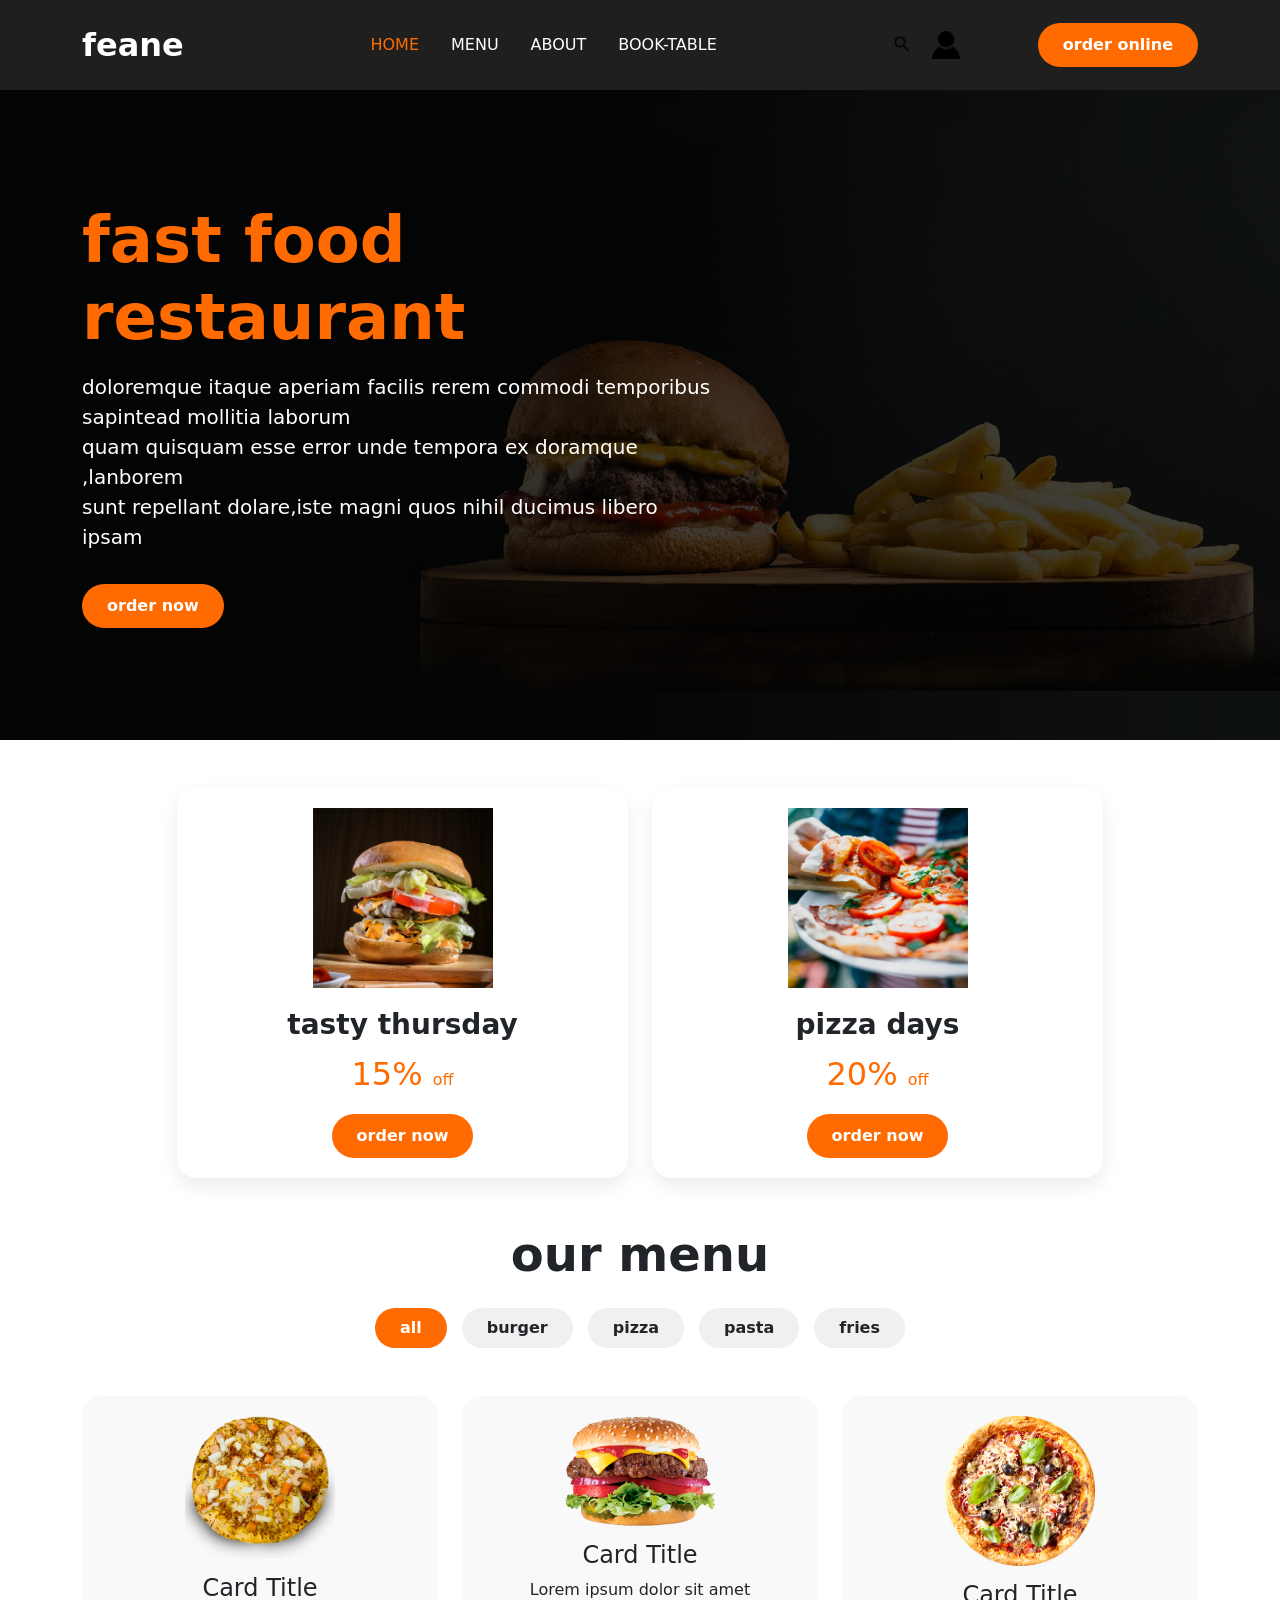
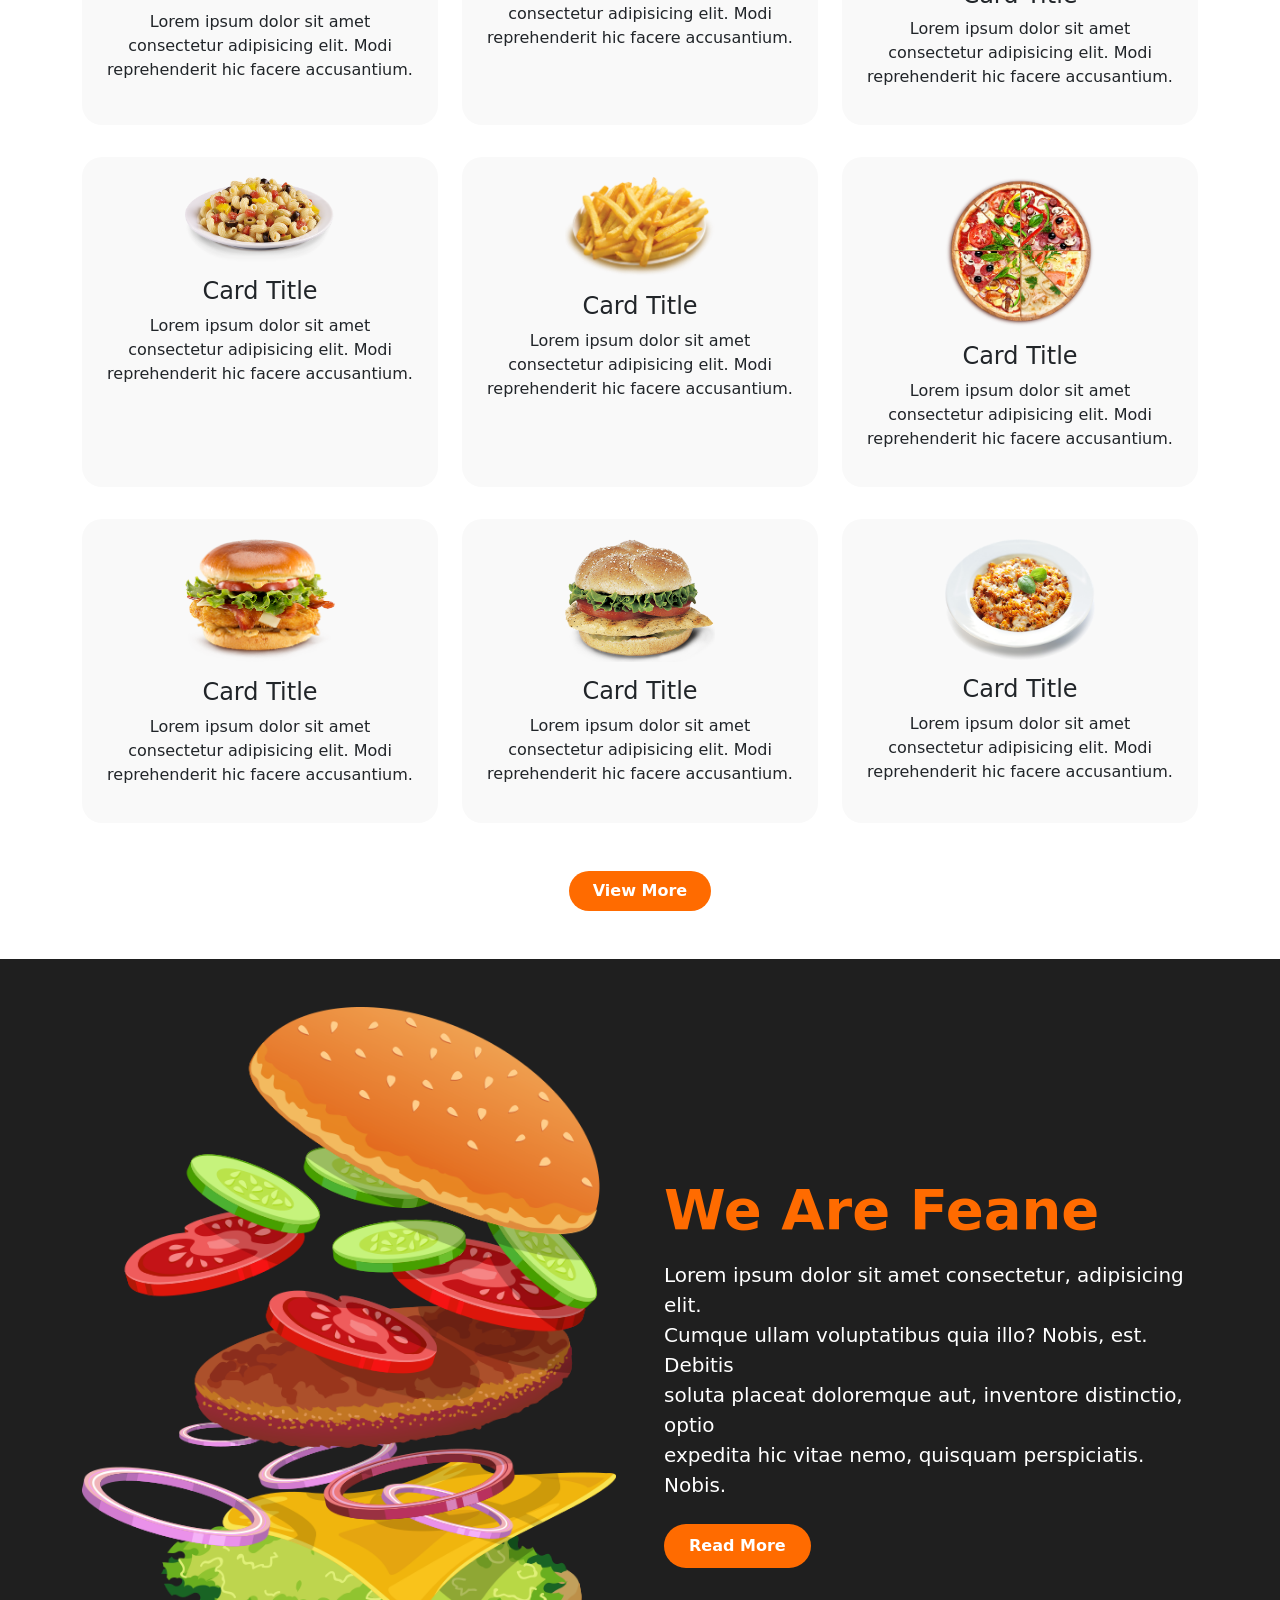
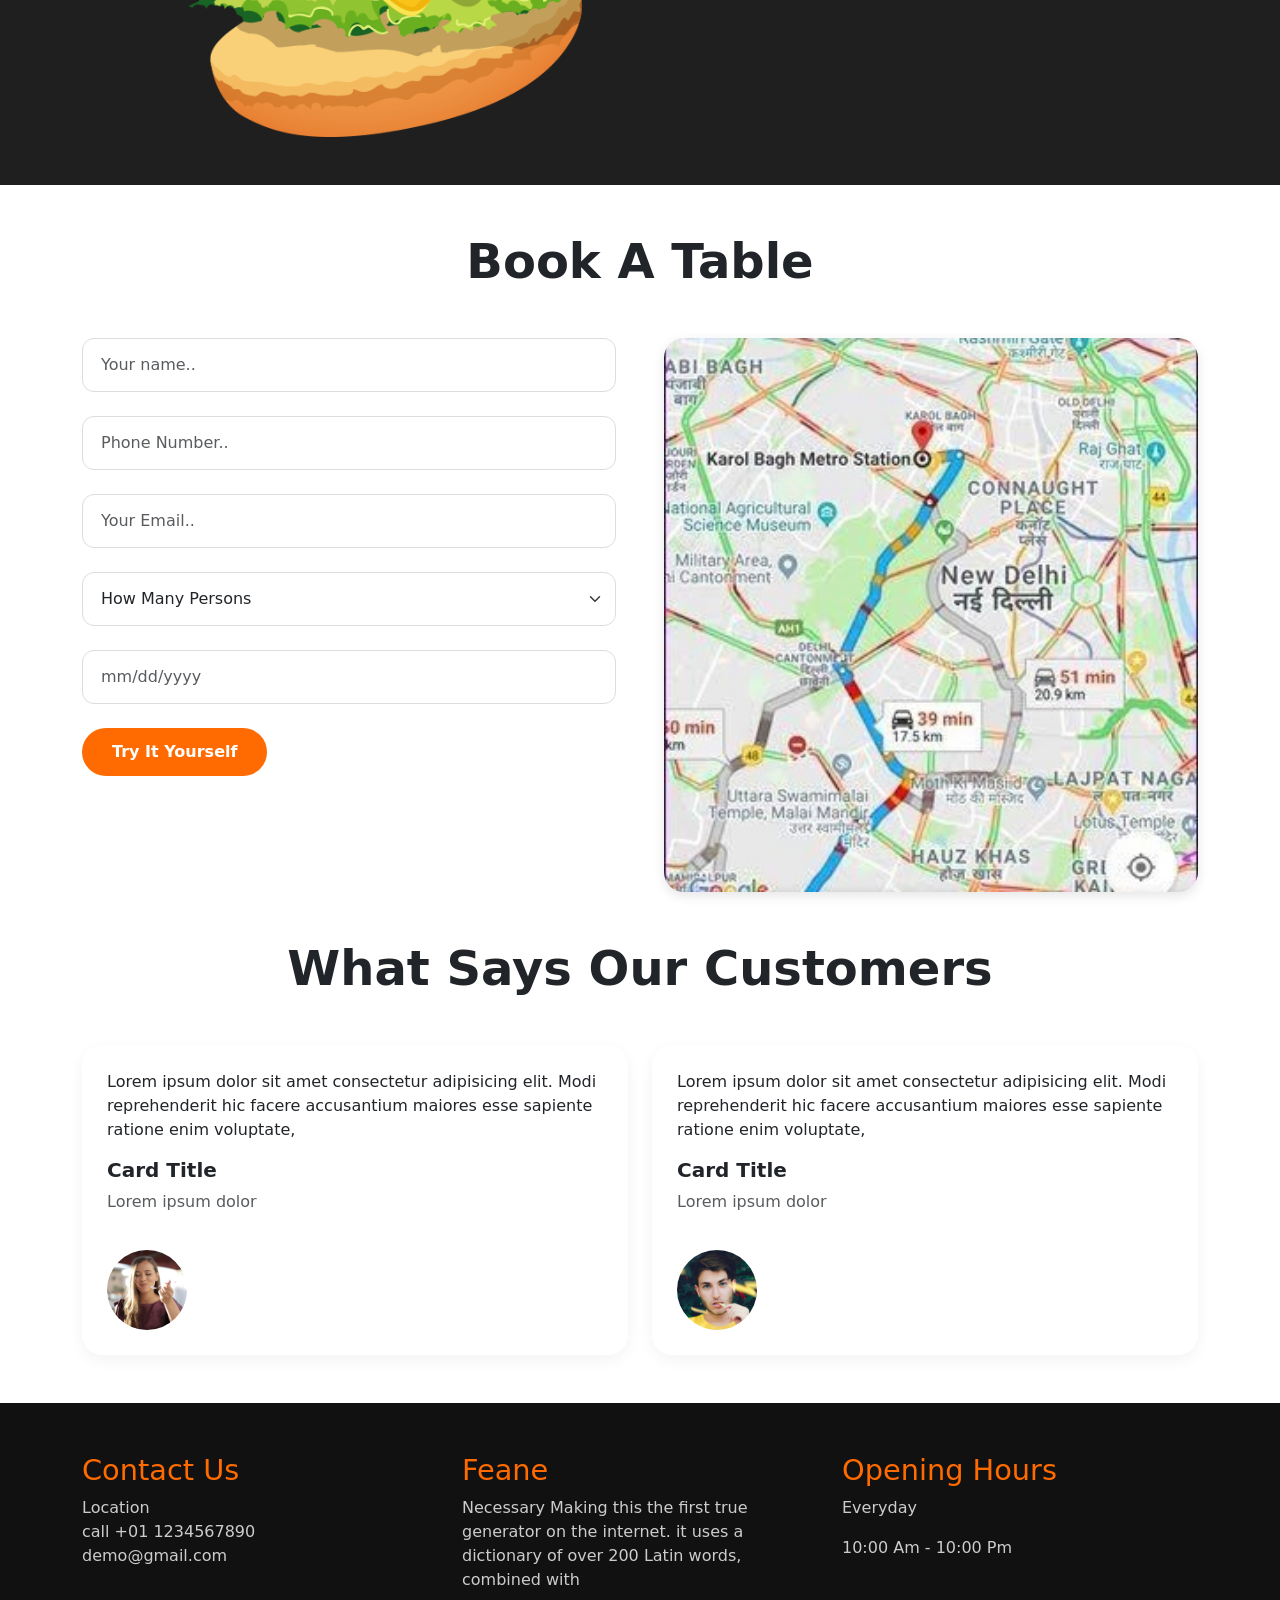
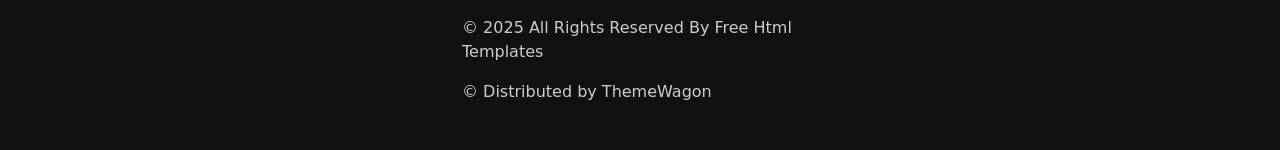
==== commit 04285fd2: "Add files via upload" ====
--- a/index.html
+++ b/index.html
@@ -171,8 +171,7 @@
                 <img src="/images/image-removebg-preview (18).png" height="28" alt="search">
                 <img src="/images/image-removebg-preview (20).png" height="28" alt="user">
                 <button class="btn-orange"><a href="../views/booktable.html" class="text-white text-decoration-none">order online</a></button>
-                  <button class="btn-orange"><a href="#" class="text-white text-decoration-none">Login</a></button>
-                    <button class="btn-orange"><a href="#" class="text-white text-decoration-none">Register</a></button>
+                
             </div>
         </div>
     </div>
